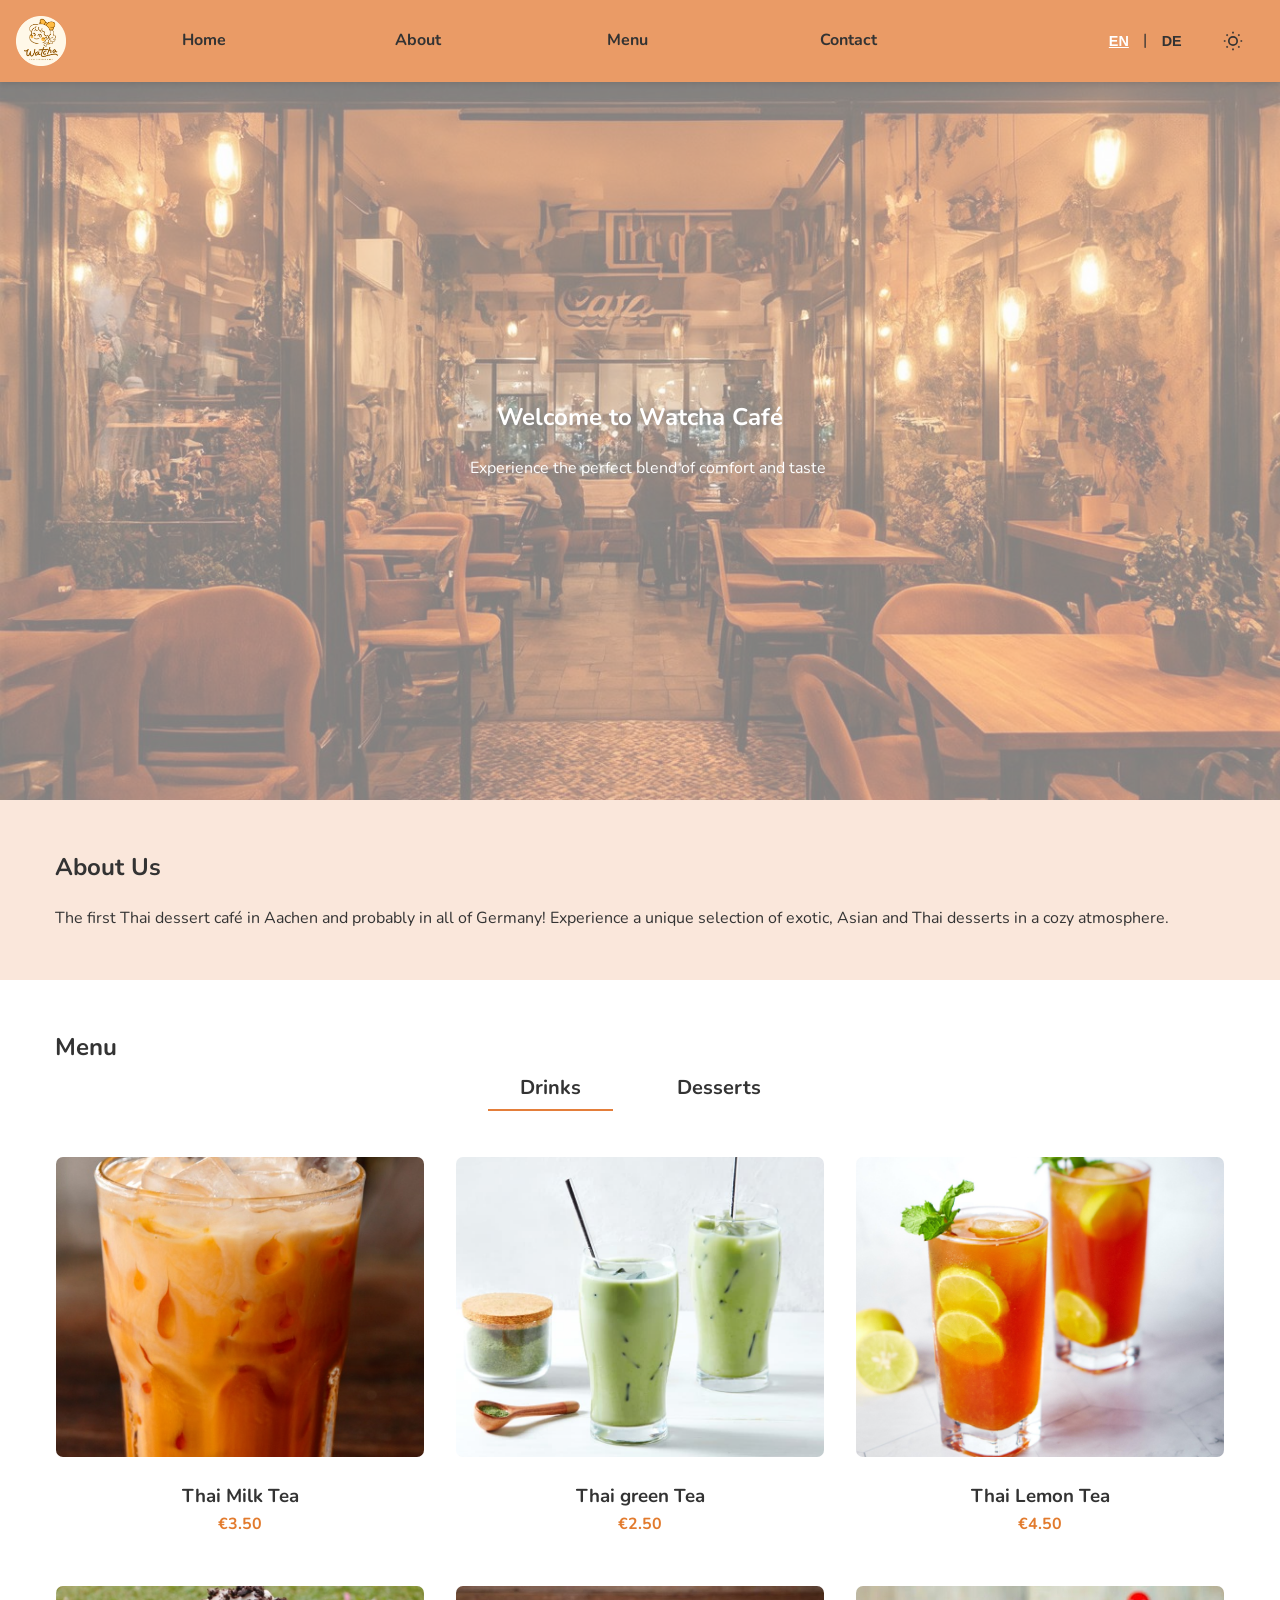
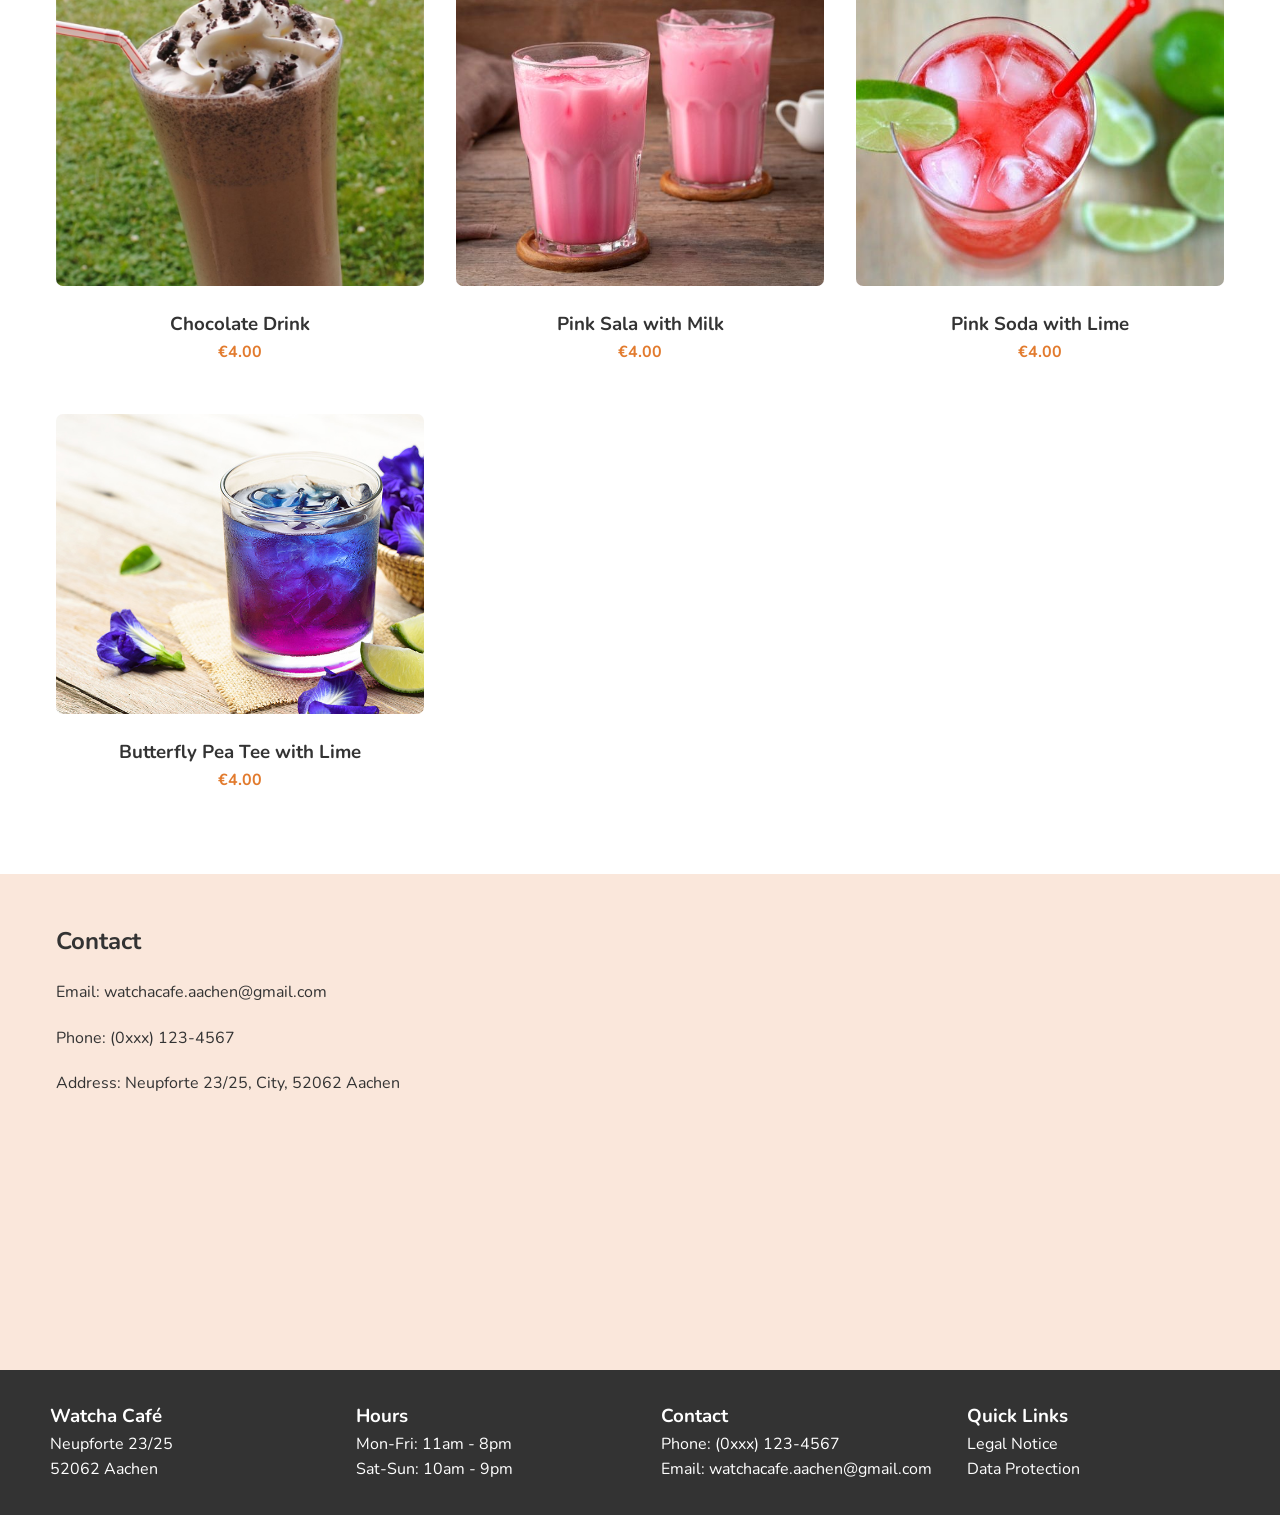
==== index.html @ 5a6cb76c "add data protection and legal notice" ====
<!DOCTYPE html>
<html lang="en">
  <head>
    <meta charset="UTF-8" />
    <meta name="viewport" content="width=device-width, initial-scale=1.0" />
    <title>Watcha Café</title>
    <link
      href="https://fonts.googleapis.com/css2?family=Nunito:ital,wght@0,200..1000;1,200..1000&display=swap"
      rel="stylesheet"
    />
    <link rel="stylesheet" href="css/style.css" />
    <link rel="stylesheet" href="css/header.css" />
    <link rel="stylesheet" href="css/sections.css" />
    <link rel="stylesheet" href="css/menu.css" />
    <link rel="stylesheet" href="css/footer.css" />
    <link rel="stylesheet" href="css/animation.css" />
    <link rel="stylesheet" href="css/dark_theme.css" />
    <link rel="stylesheet" href="css/responsive.css" />
  </head>
  <body>
    <header>
      <nav class="nav-container">
        <img src="images/logo_watcha.png" class="logo" />
        <div class="nav-links">
          <a href="#home" data-translate="nav_home">Home</a>
          <a href="#about" data-translate="nav_about">About</a>
          <a href="#menu" data-translate="nav_menu">Menu</a>
          <a href="#contact" data-translate="nav_contact">Contact</a>
        </div>
        <div class="controls-group">
          <div class="language-switcher">
            <button class="lang-btn active" onclick="changeLanguage('en')">
              EN
            </button>
            <span class="lang-separator">|</span>
            <button class="lang-btn" onclick="changeLanguage('de')">DE</button>
          </div>
          <button class="theme-toggle" aria-label="Toggle dark mode">
            <svg
              class="sun-icon"
              xmlns="http://www.w3.org/2000/svg"
              width="20"
              height="20"
              viewBox="0 0 24 24"
              fill="none"
              stroke="currentColor"
              stroke-width="2"
            >
              <circle cx="12" cy="12" r="5" />
              <path
                d="M12 1v2M12 21v2M4.22 4.22l1.42 1.42M18.36 18.36l1.42 1.42M1 12h2M21 12h2M4.22 19.78l1.42-1.42M18.36 5.64l1.42-1.42"
              />
            </svg>
            <svg
              class="moon-icon"
              xmlns="http://www.w3.org/2000/svg"
              width="20"
              height="20"
              viewBox="0 0 24 24"
              fill="none"
              stroke="currentColor"
              stroke-width="2"
            >
              <path d="M21 12.79A9 9 0 1 1 11.21 3 7 7 0 0 0 21 12.79z" />
            </svg>
          </button>
        </div>
        <button class="hamburger" aria-label="Menu">
          <span class="hamburger-line"></span>
          <span class="hamburger-line"></span>
          <span class="hamburger-line"></span>
        </button>
      </nav>
    </header>

    <main>
      <section id="home">
        <div class="container">
          <h1 data-translate="home_title">Welcome to Watcha Café</h1>
          <p data-translate="home_subtitle">
            Experience the perfect blend of comfort and taste
          </p>
        </div>
      </section>

      <section id="about">
        <div class="container fade-in">
          <h2 data-translate="about_title">About Us</h2>
          <p data-translate="about_description">
            We are passionate about creating the perfect café experience for our
            customers. Our carefully selected ingredients and skilled baristas
            ensure every visit is memorable.
          </p>
        </div>
      </section>

      <section id="menu">
        <div class="container">
          <h2 data-translate="menu_title" class="fade-in">Our Menu</h2>
          <div class="menu-tabs">
            <button class="menu-tab active" data-category="drinks">
              <h2 data-translate="menu_drinks" class="fade-in">Drinks</h2>
            </button>
            <button class="menu-tab" data-category="desserts">
              <h2 data-translate="menu_desserts" class="fade-in">Desserts</h2>
            </button>
          </div>
          <!-- Drink Items -->
          <div class="menu-grid active" id="drinks-menu">
            <div class="menu-item fade-in">
              <img src="/images/thai_tea.jpg" />
              <div class="menu-item-content">
                <h3 data-translate="menu_drink_thai_milk_tea">Thai Milk Tea</h3>
                <p class="menu-item-price">€3.50</p>
              </div>
            </div>
            <div class="menu-item fade-in">
              <img src="/images/matcha.jpg" />
              <div class="menu-item-content">
                <h3 data-translate="menu_drink_thai_green_tea">
                  Thai Green Tea
                </h3>
                <p class="menu-item-price">€2.50</p>
              </div>
            </div>
            <div class="menu-item fade-in">
              <img src="/images/lemon_tea.jpg" />
              <div class="menu-item-content">
                <h3 data-translate="menu_drink_thai_lemon_tea">
                  Thai Lemon Tea
                </h3>
                <p class="menu-item-price">€4.50</p>
              </div>
            </div>
            <div class="menu-item fade-in">
              <img src="/images/cocoa.jpg" />
              <div class="menu-item-content">
                <h3 data-translate="menu_drink_chocolate_drink">
                  Chocolate Drink
                </h3>
                <p class="menu-item-price">€4.00</p>
              </div>
            </div>
            <div class="menu-item fade-in">
              <img src="/images/milk_sala.jpg" />
              <div class="menu-item-content">
                <h3 data-translate="menu_drink_milk_pink_sala">
                  Pink Sala with Milk
                </h3>
                <p class="menu-item-price">€4.00</p>
              </div>
            </div>
            <div class="menu-item fade-in">
              <img src="/images/lime_pink_sala.jpg" />
              <div class="menu-item-content">
                <h3 data-translate="menu_drink_lime_pink_soda">
                  Pink Soda with Lime
                </h3>
                <p class="menu-item-price">€4.00</p>
              </div>
            </div>
            <div class="menu-item fade-in">
              <img src="/images/butterfly_pea_tea.jpg" />
              <div class="menu-item-content">
                <h3 data-translate="menu_drink_butterfly_pea_tea">
                  Butterfly Pea Tea With Lime
                </h3>
                <p class="menu-item-price">€4.00</p>
              </div>
            </div>
          </div>

          <!-- Desserts Menu -->
          <div class="menu-grid" id="desserts-menu">
            <div class="menu-item fade-in">
              <img src="/images/coconut_cake.jpg" />
              <div class="menu-item-content">
                <h3 data-translate="menu_dessert_coconut_cake">Coconut Cake</h3>
                <p class="menu-item-price">€5.50</p>
              </div>
            </div>
            <div class="menu-item fade-in">
              <img src="/images/pandan_chiffon.jpg" />
              <div class="menu-item-content">
                <h3 data-translate="menu_dessert_pandan_chiffon">
                  Pandan Chiffon
                </h3>
                <p class="menu-item-price">€5.50</p>
              </div>
            </div>
            <div class="menu-item fade-in">
              <img src="/images/pandan_kaya.jpg" />
              <div class="menu-item-content">
                <h3 data-translate="menu_dessert_pandan_kaya">Pandan Kaya</h3>
                <p class="menu-item-price">€3.50</p>
              </div>
            </div>
            <div class="menu-item fade-in">
              <img src="/images/thai_tea_kaya.jpg" />
              <div class="menu-item-content">
                <h3 data-translate="menu_dessert_thai_tea_kaya">
                  Thai Tea Kaya
                </h3>
                <p class="menu-item-price">€2.50</p>
              </div>
            </div>
            <div class="menu-item fade-in">
              <img src="/images/lemon_tart.jpg" />
              <div class="menu-item-content">
                <h3 data-translate="menu_dessert_lemon">Lemon Tart</h3>
                <p class="menu-item-price">€4.50</p>
              </div>
            </div>
          </div>
        </div>
      </section>

      <section id="contact" class="fade-in">
        <div class="container">
          <div class="contact-grid">
            <div class="contact-info">
              <h2 data-translate="contact_title">Contact Us</h2>
              <p>Email: watchacafe.aachen@gmail.com</p>
              <p>
                <span data-translate="contact_phone">Phone</span>: (0xxx)
                123-4567
              </p>
              <p>
                <span data-translate="contact_address">Address</span>: Neupforte
                23/25, City, 52062 Aachen
              </p>
            </div>
            <div class="map-container">
              <iframe
                src="https://www.google.com/maps/embed?pb=!1m18!1m12!1m3!1d2522.8528792528386!2d6.081691076865658!3d50.778300763703555!2m3!1f0!2f0!3f0!3m2!1i1024!2i768!4f13.1!3m3!1m2!1s0x47c0997adf70ede9%3A0x87a6a12fdab14695!2sNeupforte%2023%2C%2052062%20Aachen!5e0!3m2!1sde!2sde!4v1735043920272!5m2!1sde!2sde"
                height="450"
                style="border: 0"
                allowfullscreen=""
                loading="lazy"
                referrerpolicy="no-referrer-when-downgrade"
              ></iframe>
            </div>
          </div>
        </div>
      </section>
    </main>

    <footer>
      <div class="footer_content">
        <div class="footer_address">
          <h3>Watcha Café</h3>
          <p>Neupforte 23/25<br />52062 Aachen</p>
        </div>
        <div class="footer_hours">
          <h3 data-translate="footer_hours_title">Hours</h3>
          <p>
            <span data-translate="footer_hours_weekday">Mon-Fri</span>: 11am -
            8pm
            <br />
            <span data-translate="footer_hours_weekend">Sat-Sun</span>: 10am -
            9pm
          </p>
        </div>
        <div class="footer_contact">
          <h3 data-translate="contact_title">Contact</h3>
          <p>
            <span data-translate="contact_phone">Phone</span>: (0xxx) 123-4567
            <br />
            Email: watchacafe.aachen@gmail.com
          </p>
        </div>
        <div class="footer_quick_links">
          <h3 data-translate="footer_quick_links">Quick Links</h3>
          <p>
            <a href="legal_notice.html" data-translate="footer_legal_notice" class="footer_links">Legal Notice</a>
            <br />
            <a href="data_protection.html" data-translate="footer_data_protection" class="footer_links">Data Protection</a>
          </p>
        </div>
      </div>
    </footer>

    <script type="module" src="js/translations.js"></script>
    <script type="module" src="js/main.js"></script>
  </body>
</html>
---- css/style.css ----
* {
  margin: 0;
  padding: 0;
  box-sizing: border-box;
}

/* Light mode (default) colors */
:root {
  --background-color: #ffffff;
  --text-color: #333333;

  --header-bg: hsl(24, 76%, 66%);
  --header-text: #333333;
  --header-hover: #ffffff;

  --menu-item-bg: #ffffff;
  --menu-item-price: #e27b2e;

  --section-alt-bg: hsl(24, 76%, 92%);

  --footer-bg: #333333;
  --footer-text: #ffffff;
}

html {
  scroll-behavior: smooth;
  scroll-padding-top: 60px;
}

body {
  font-family: "Nunito", Arial, sans-serif;
  line-height: 1.6;
  background-color: var(--background-color);
  color: var(--text-color);
  transition: background-color 0.3s, color 0.3s;
}
---- css/header.css ----
header {
  position: fixed;
  top: 0;
  width: 100%;
  background: var(--header-bg);
  box-shadow: 0 2px 5px rgba(0, 0, 0, 0.1);
  z-index: 1000;
  margin-bottom: 0;
}

.controls-group {
  display: flex;
  align-items: center;
  gap: 1rem;
  margin-left: auto;
  margin-right: 0.8rem;
}

/* Language switcher styles */
.language-switcher {
  display: flex;
  align-items: center;
  gap: 0.5rem;
  margin-left: auto;
  padding-right: 1rem;
}

.lang-btn {
  background: none;
  border: none;
  font-size: 0.9rem;
  font-weight: bold;
  color: #333;
  cursor: pointer;
  padding: 0.2rem 0.4rem;
  transition: color 0.2s ease;
}

.lang-btn:hover {
  color: white;
}

.lang-btn.active {
  color: white;
  text-decoration: underline;
}

.lang-separator {
  color: #333;
}

/* Theme Toggle Button */
.theme-toggle {
  background: none;
  border: none;
  padding: 0.5rem;
  cursor: pointer;
  color: var(--header-text);
  display: flex;
  align-items: center;
  justify-content: center;
}

.theme-toggle .sun-icon,
.theme-toggle .moon-icon {
  transition: transform 0.3s;
}

.nav-container {
  max-width: 1300px;
  margin: 0 auto;
  padding: 1rem;
  display: flex;
  justify-content: space-between;
  align-items: center;
  position: relative;
  /* gap: 2rem; */
}

.logo {
  height: 50px;
}

.nav-links {
  display: flex;
  align-items: center;
  transition: all 0.1s ease-in-out;
}

.nav-links a {
  min-width: 110px;
  text-decoration: none;
  color: var(--header-text);
  font-weight: bold;
  transition: color 0.1s;
}

.nav-links a:hover {
  color: var(--header-hover);
}

/* for large screens */
@media (min-width: 769px) {
  .nav-links {
    position: absolute;
    left: 13%;
    gap: clamp(4rem, 8vw, 9rem);
  }

  .nav-links a {
    padding: 0.5rem 1rem; /* Equal padding around links */
    white-space: nowrap; /* Prevents text wrapping */
  }

  .language-switcher {
    padding-right: 0.7rem;
  }
}

/* for medium screens */
@media (min-width: 769px) and (max-width: 1100px) {
  .nav-links {
    position: absolute;
    left: 13%;
    gap: clamp(0.2rem, 1.5vw, 1rem);
  }
}

/* Hamburger menu */
.hamburger {
  display: none; /* Hidden by default on desktop */
  background: none;
  border: none;
  cursor: pointer;
  padding: 0;
  width: 28px;
  height: 20px;
  position: relative;
  z-index: 1002; /* Ensure it stays above the menu */
}

.hamburger-line {
  display: block;
  width: 100%;
  height: 2px;
  background-color: #333;
  position: absolute;
  left: 0;
  transition: all 0.25s ease-in-out;
}

/* Position each line */
.hamburger-line:nth-child(1) {
  top: 0;
}

.hamburger-line:nth-child(2) {
  top: 50%;
  transform: translateY(-50%);
}

.hamburger-line:nth-child(3) {
  bottom: 0;
}

/* Animation for the X state */
.hamburger.active .hamburger-line:nth-child(1) {
  transform: translateY(9px) rotate(45deg); /* height / 2 - 1 */
}

.hamburger.active .hamburger-line:nth-child(2) {
  opacity: 0;
}

.hamburger.active .hamburger-line:nth-child(3) {
  transform: translateY(-9px) rotate(-45deg);
}
---- css/sections.css ----
/* Main content styles */
main {
  min-height: 100vh;
  margin-top: 80px;
}

.main_additional_page {
  background: var(--section-alt-bg);
}

section {
  padding: 3rem 1rem;
}

.container {
  max-width: 1200px;
  margin: 0 auto;
}

.container_additional_page {
  max-width: 1200px;
  margin: 0 auto;
  padding: 2rem 2rem;
}

section > .container > p {
  margin-top: 20px;
  margin-left: 15px;
}

section > .container > h2 {
  margin-left: 15px;
}

/* Home section */
#home {
  background: url("/images/cafe.jpg") center/cover;
  opacity: 50%;
  height: 80vh;
  display: flex;
  align-items: center;
  justify-content: center;
  color: white;
  text-align: center;
  text-shadow: 2px 2px 4px rgba(0, 0, 0, 0.5);
}

/* About section */
#about {
  background: var(--section-alt-bg);
}

/* Contact section */
#contact {
  background: var(--section-alt-bg);
}

.contact-grid {
  display: grid;
  grid-template-columns: 1fr 1fr;
  gap: 2rem;
  padding: 0 1rem;
}

.contact-info p {
  margin-top: 20px;
}

.map-container {
  height: 400px;
  overflow: hidden;
  border-radius: 8px;
  width: 100%;
}

.map-container iframe {
  width: 100%;
  height: 100%;
  display: block;
}
---- css/menu.css ----
/* Menu section */
.menu-tabs {
  display: flex;
  justify-content: center;
  gap: 2rem;
  margin-bottom: 2rem;
}

.menu-tab {
  padding: 0.5rem 2rem;
  border: none;
  background: none;
  cursor: pointer;
  font-family: "Nunito", Arial, sans-serif;
  font-weight: bold;
  position: relative;
}

.menu-tab h2 {
  color: var(--text-color);
  transition: color 0.3s ease; 
}

/* Create a pseudo-element for the sliding border */
.menu-tab::after {
  content: "";
  position: absolute;
  bottom: -2px;
  left: 0;
  width: 100%;
  height: 2px;
  background-color: hsl(24, 76%, 86%); /* Hover color */
  transform: scaleX(0); /* Start with 0 width */
  transform-origin: left; /* Animation will start from left side */
  transition: transform 0.3s ease, background-color 0.3s ease;
}

.menu-tab:hover::after {
  transform: scaleX(1); /* Expand to full width */
}

.menu-tab.active::after {
  transform: scaleX(1); /* Keep at full width */
  background-color: hsl(24, 76%, 56%); /* Active state color */
}

.menu-grid {
  display: none;
  grid-template-columns: repeat(auto-fit, minmax(300px, 1fr));
  gap: 2rem;
  padding: 1rem;
}

.menu-grid.active {
  display: grid;
}

.menu-item {
  overflow: hidden;
  transition: transform 0.3s;
}

.menu-item:hover {
  transform: none;
}

.menu-item img {
  width: 100%;
  height: 300px;
  border-radius: 7px;
  object-fit: cover;
  transition: transform 0.3s ease;
}

.menu-item:hover img {
  transform: scale(1.05);
}

.menu-item-content {
  padding: 1rem;
  text-align: center;
}

.menu-item-price {
  color: var(--menu-item-price);
  font-weight: bold;
  margin: 0;
}
---- css/footer.css ----
/* Footer styles */
footer {
  background: var(--footer-bg);
  color: var(--footer-text);
  padding: 2rem 1rem;
}

.footer_content {
  max-width: 1200px;
  margin: 0 auto;
  padding-left: 10px;
  display: grid;
  grid-template-columns: repeat(auto-fit, minmax(250px, 1fr));
  gap: 2rem;
}

.footer_links {
  text-decoration: none;
  color: var(--footer-text);
  border-bottom: 1px solid transparent;
  transition: color 0.3s ease, border-color 0.3s ease;
}

.footer_links:hover {
  color: hsl(24, 76%, 66%);
  border-bottom-color: hsl(24, 76%, 66%);
}
---- css/animation.css ----
.fade-in {
    opacity: 0;
    transform: translateY(20px);
    transition: opacity 0.5s ease-out, transform 0.5s ease-out;
}

.fade-in.visible {
    opacity: 1;
    transform: translateY(0);
}

.fade-in.fade-out {
    opacity: 0;
    transform: translateY(-20px);
}
---- css/dark_theme.css ----
[data-theme="dark"] {
  --background-color: #1a1a1a;
  --text-color: #ffffff;

  --header-bg: hsl(24, 56%, 46%);
  --header-text: #ffffff;
  --header-hover: #e0e0e0;

  --menu-item-bg: #2d2d2d;
  --menu-item-price: #ff9f5a;

  --section-alt-bg: #262626;

  --footer-bg: #1a1a1a;
  --footer-text: #ffffff;
}

[data-theme="dark"] .sun-icon {
  display: none;
}

[data-theme="light"] .moon-icon {
  display: none;
}
---- css/responsive.css ----
@media (max-width: 768px) {
  .nav-links {
    display: none;
  }

  .controls-group {
    margin-right: 1rem;
  }

  .controls-group .theme-toggle {
    margin-right: 1rem;
  }

  .hamburger {
    display: block;
  }

  .nav-links.active {
    display: flex;
    flex-direction: column;
    position: absolute;
    top: 100%;
    left: 0;
    right: 0;
    background-color: hsl(24, 76%, 70%);
    height: calc(100vh - 80px);
    padding: 0;
    box-shadow: 0 2px 5px rgba(0, 0, 0, 0.1);
    transform: none;
    align-items: center;
    gap: 0rem;
  }

  .nav-links.active a {
    width: 100%; 
    height: 25%;
    display: flex;
    justify-content: center;
    align-items: center;
    transition: all 0.3s ease;
    position: relative;
  }

  .nav-links.active a:hover {
    background-color: hsla(24, 76%, 60%, 1); /* Semi-transparent white */
    color: white;
  }

  .nav-links.active a:active {
    background-color: hsla(24, 76%, 30%, 1);
    transform: scale(0.98);
  }

  .contact-grid {
    grid-template-columns: 1fr;
  }
}
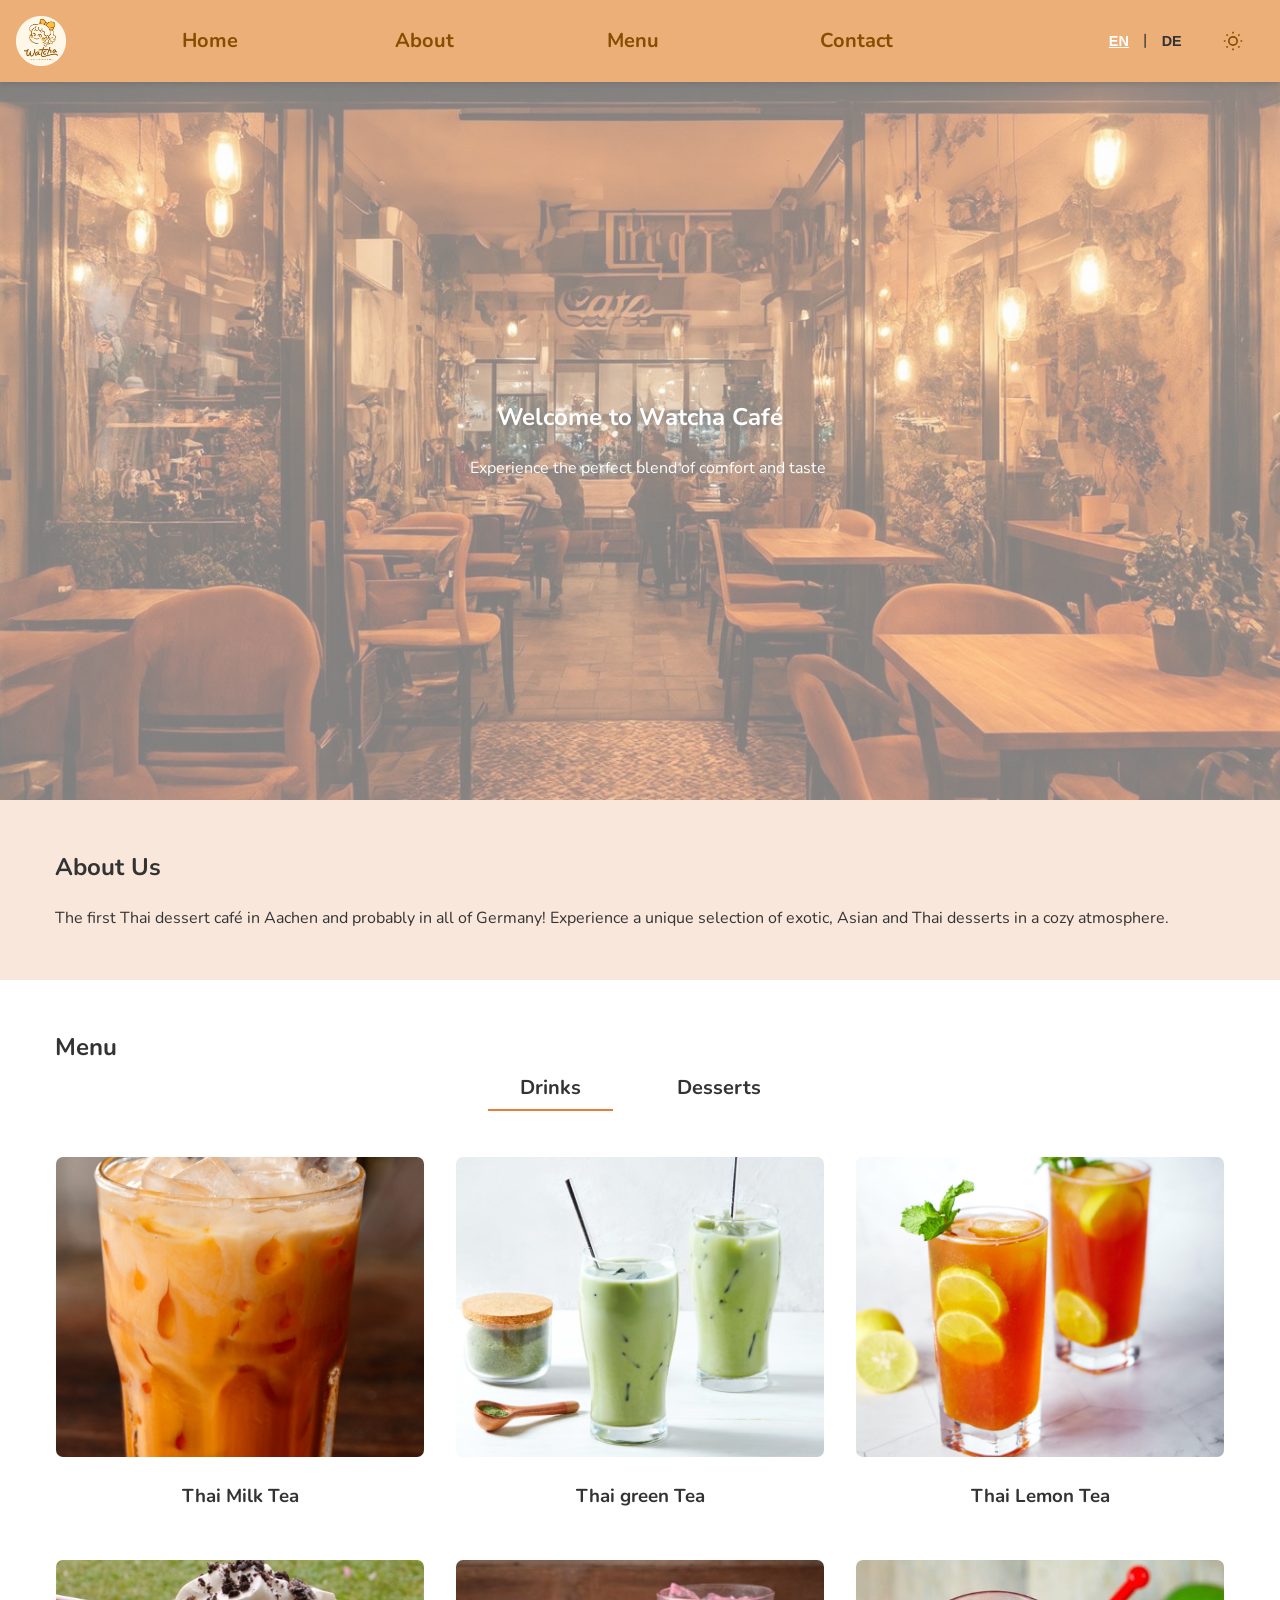
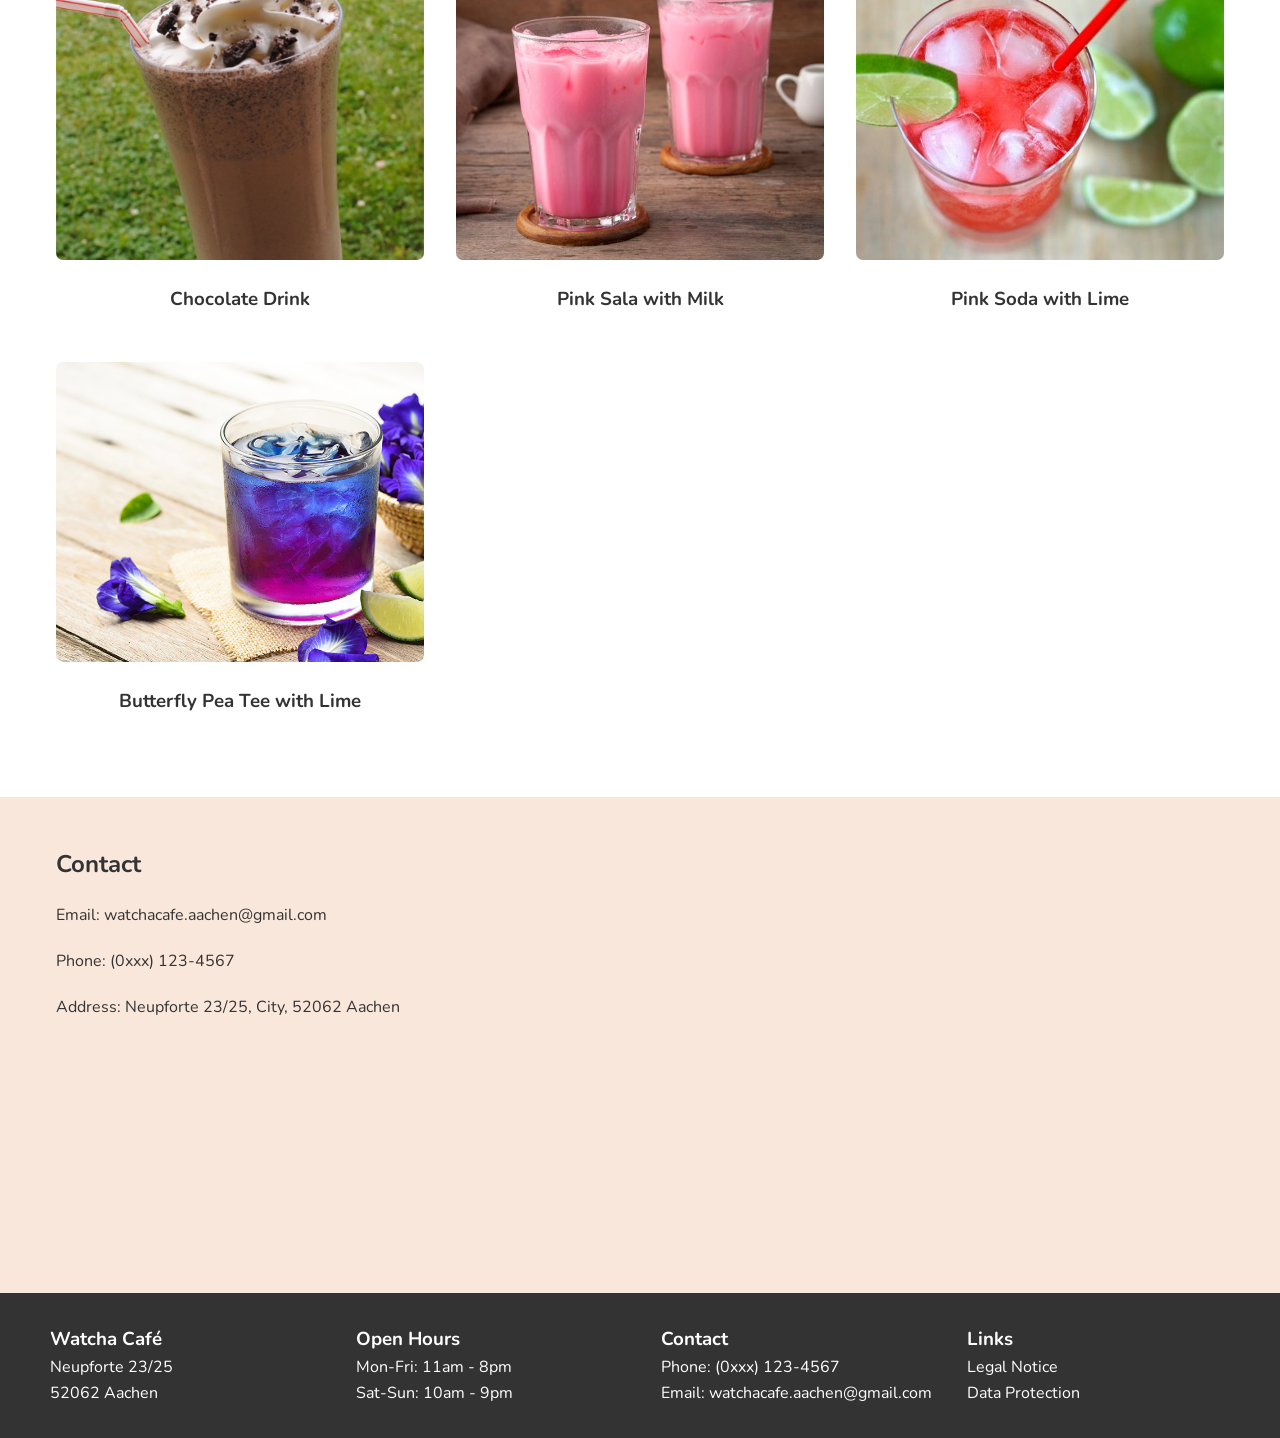
==== commit 2d5b578d: "add text for legal_notice and data_protection, beautify" ====
--- a/index.html
+++ b/index.html
@@ -16,6 +16,7 @@
     <link rel="stylesheet" href="css/animation.css" />
     <link rel="stylesheet" href="css/dark_theme.css" />
     <link rel="stylesheet" href="css/responsive.css" />
+    <script id="Cookiebot" src="https://consent.cookiebot.com/uc.js" data-cbid="TODO: COOKIEBOT_ID" data-blockingmode="auto" type="text/javascript"></script>
   </head>
   <body>
     <header>
@@ -111,7 +112,7 @@
               <img src="/images/thai_tea.jpg" />
               <div class="menu-item-content">
                 <h3 data-translate="menu_drink_thai_milk_tea">Thai Milk Tea</h3>
-                <p class="menu-item-price">€3.50</p>
+         
               </div>
             </div>
             <div class="menu-item fade-in">
@@ -120,7 +121,7 @@
                 <h3 data-translate="menu_drink_thai_green_tea">
                   Thai Green Tea
                 </h3>
-                <p class="menu-item-price">€2.50</p>
+         
               </div>
             </div>
             <div class="menu-item fade-in">
@@ -129,7 +130,7 @@
                 <h3 data-translate="menu_drink_thai_lemon_tea">
                   Thai Lemon Tea
                 </h3>
-                <p class="menu-item-price">€4.50</p>
+            
               </div>
             </div>
             <div class="menu-item fade-in">
@@ -138,7 +139,7 @@
                 <h3 data-translate="menu_drink_chocolate_drink">
                   Chocolate Drink
                 </h3>
-                <p class="menu-item-price">€4.00</p>
+         
               </div>
             </div>
             <div class="menu-item fade-in">
@@ -147,7 +148,7 @@
                 <h3 data-translate="menu_drink_milk_pink_sala">
                   Pink Sala with Milk
                 </h3>
-                <p class="menu-item-price">€4.00</p>
+           
               </div>
             </div>
             <div class="menu-item fade-in">
@@ -156,7 +157,7 @@
                 <h3 data-translate="menu_drink_lime_pink_soda">
                   Pink Soda with Lime
                 </h3>
-                <p class="menu-item-price">€4.00</p>
+         
               </div>
             </div>
             <div class="menu-item fade-in">
@@ -165,7 +166,7 @@
                 <h3 data-translate="menu_drink_butterfly_pea_tea">
                   Butterfly Pea Tea With Lime
                 </h3>
-                <p class="menu-item-price">€4.00</p>
+           
               </div>
             </div>
           </div>
@@ -176,7 +177,7 @@
               <img src="/images/coconut_cake.jpg" />
               <div class="menu-item-content">
                 <h3 data-translate="menu_dessert_coconut_cake">Coconut Cake</h3>
-                <p class="menu-item-price">€5.50</p>
+           
               </div>
             </div>
             <div class="menu-item fade-in">
@@ -185,14 +186,14 @@
                 <h3 data-translate="menu_dessert_pandan_chiffon">
                   Pandan Chiffon
                 </h3>
-                <p class="menu-item-price">€5.50</p>
+           
               </div>
             </div>
             <div class="menu-item fade-in">
               <img src="/images/pandan_kaya.jpg" />
               <div class="menu-item-content">
                 <h3 data-translate="menu_dessert_pandan_kaya">Pandan Kaya</h3>
-                <p class="menu-item-price">€3.50</p>
+       
               </div>
             </div>
             <div class="menu-item fade-in">
@@ -201,14 +202,14 @@
                 <h3 data-translate="menu_dessert_thai_tea_kaya">
                   Thai Tea Kaya
                 </h3>
-                <p class="menu-item-price">€2.50</p>
+            
               </div>
             </div>
             <div class="menu-item fade-in">
               <img src="/images/lemon_tart.jpg" />
               <div class="menu-item-content">
                 <h3 data-translate="menu_dessert_lemon">Lemon Tart</h3>
-                <p class="menu-item-price">€4.50</p>
+     
               </div>
             </div>
           </div>
--- a/css/style.css
+++ b/css/style.css
@@ -9,8 +9,8 @@
   --background-color: #ffffff;
   --text-color: #333333;
 
-  --header-bg: hsl(24, 76%, 66%);
-  --header-text: #333333;
+  --header-bg: hsl(28, 77%, 70%);
+  --header-text: #884d01;
   --header-hover: #ffffff;
 
   --menu-item-bg: #ffffff;
--- a/css/header.css
+++ b/css/header.css
@@ -93,6 +93,7 @@
   color: var(--header-text);
   font-weight: bold;
   transition: color 0.1s;
+  font-size: 1.25rem;
 }
 
 .nav-links a:hover {
--- a/css/dark_theme.css
+++ b/css/dark_theme.css
@@ -2,7 +2,7 @@
   --background-color: #1a1a1a;
   --text-color: #ffffff;
 
-  --header-bg: hsl(24, 56%, 46%);
+  --header-bg: hsl(28, 73%, 60%);
   --header-text: #ffffff;
   --header-hover: #e0e0e0;
 
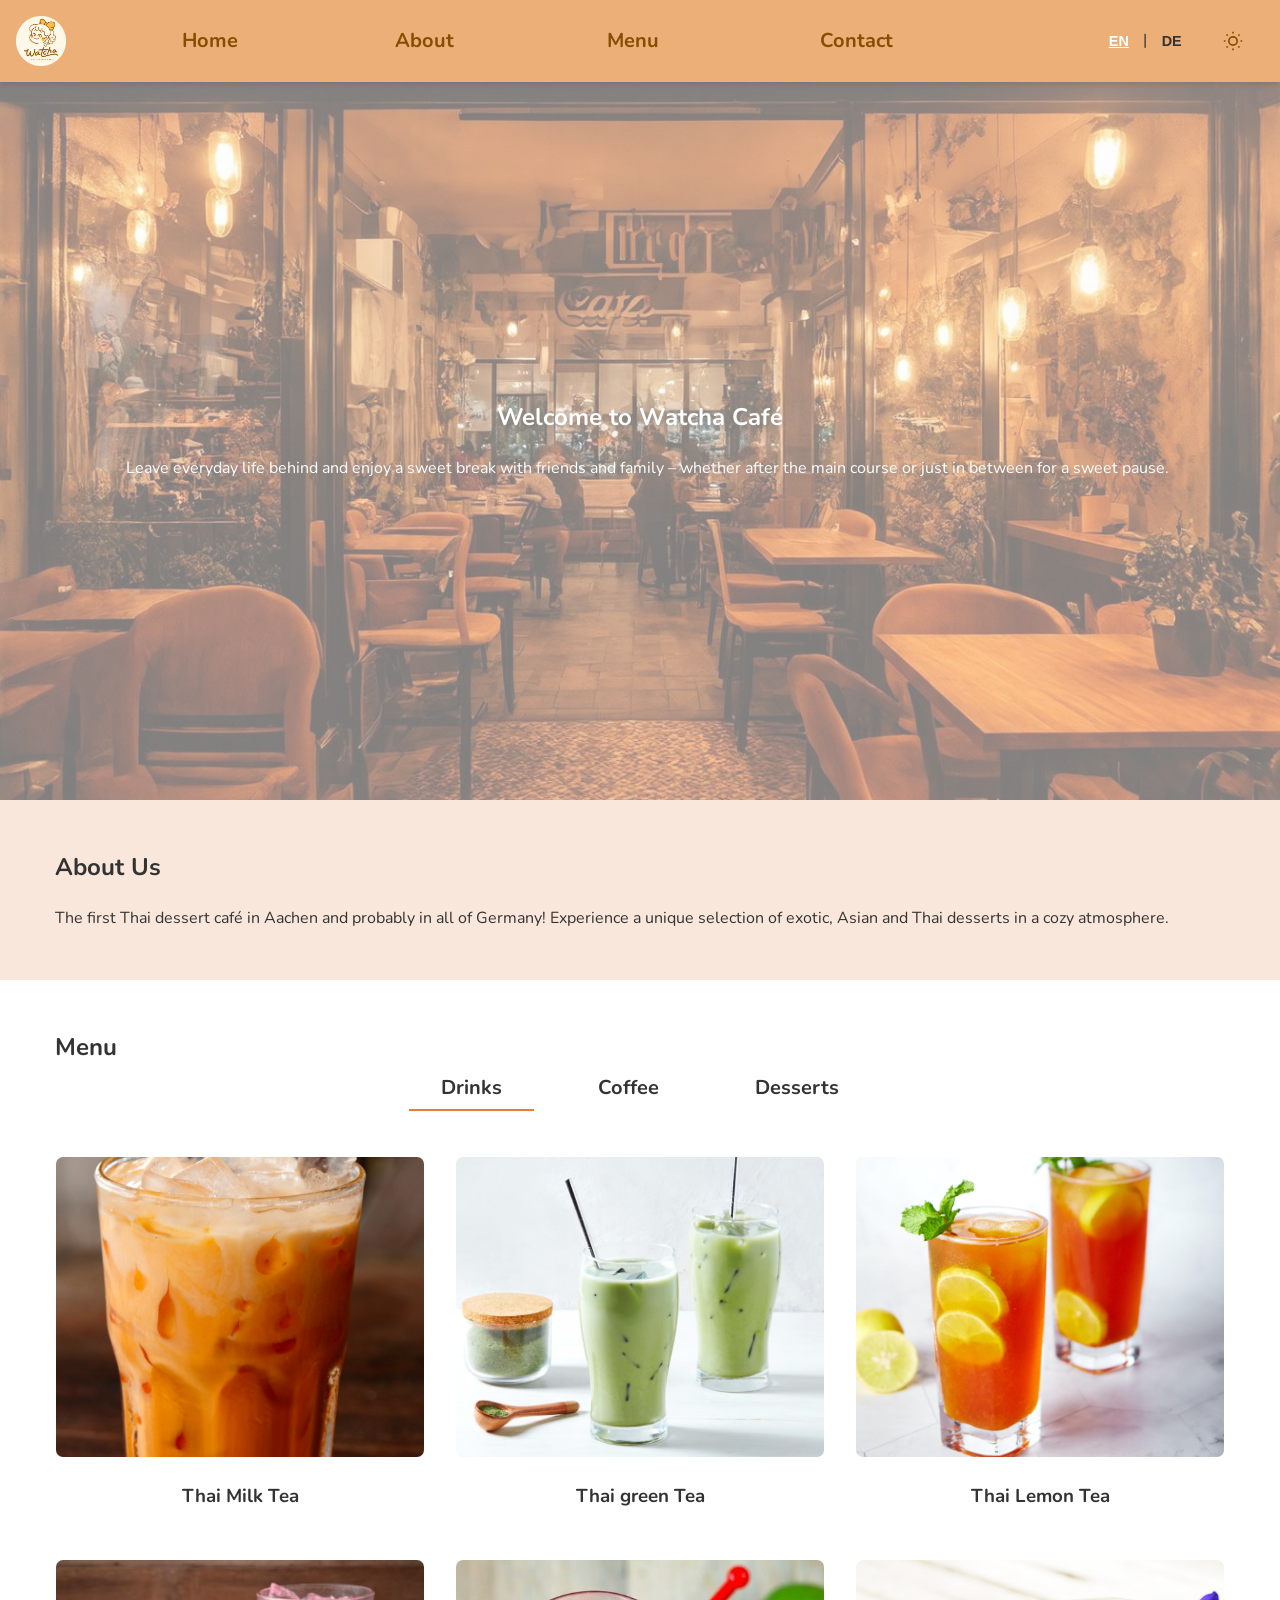
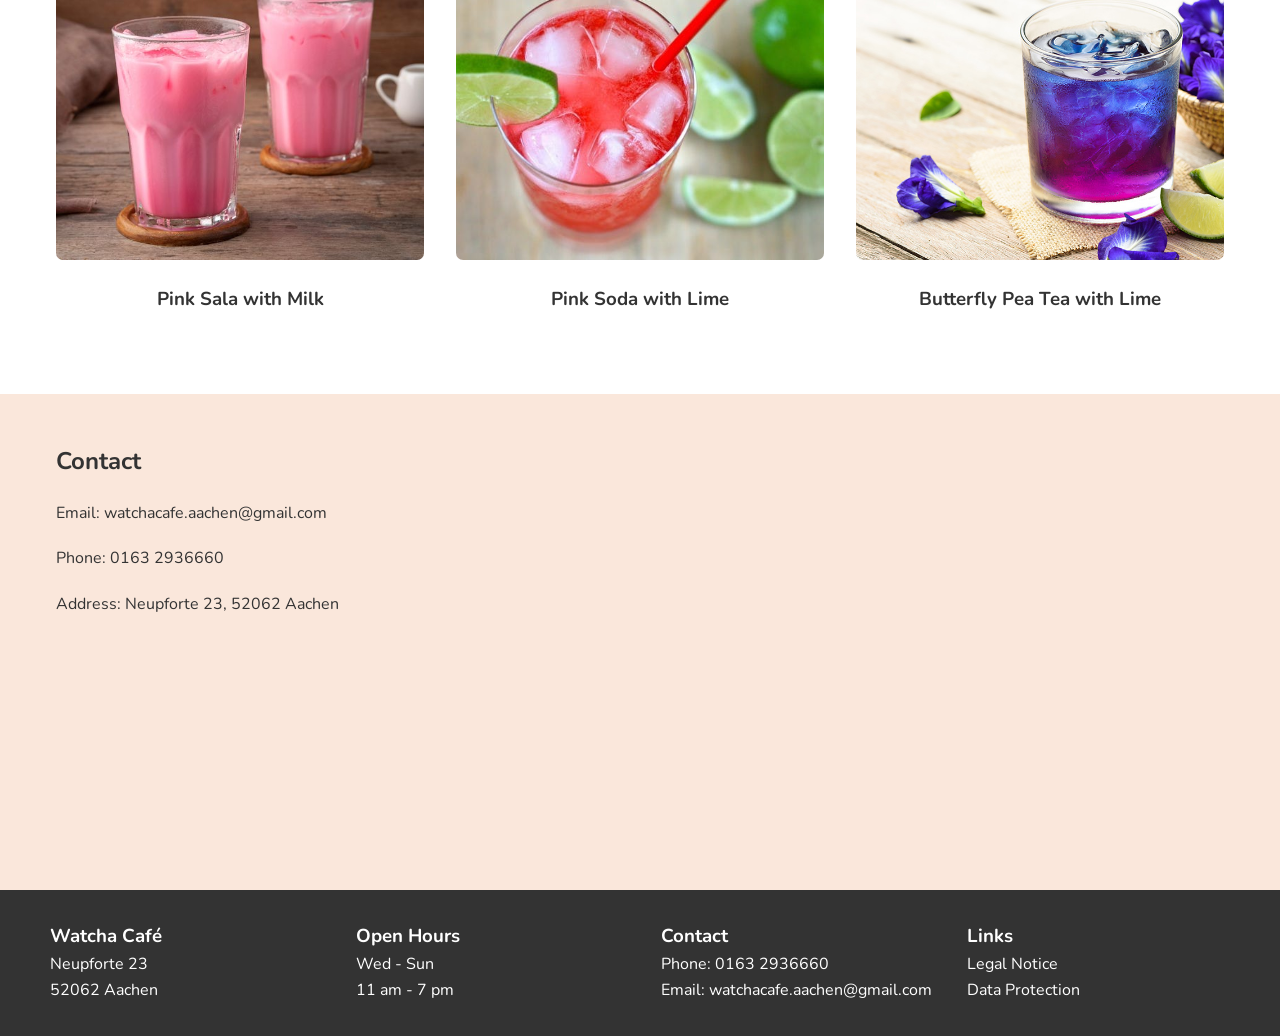
==== commit 1fd2837c: "add more menus" ====
--- a/index.html
+++ b/index.html
@@ -16,7 +16,13 @@
     <link rel="stylesheet" href="css/animation.css" />
     <link rel="stylesheet" href="css/dark_theme.css" />
     <link rel="stylesheet" href="css/responsive.css" />
-    <script id="Cookiebot" src="https://consent.cookiebot.com/uc.js" data-cbid="TODO: COOKIEBOT_ID" data-blockingmode="auto" type="text/javascript"></script>
+    <script
+      id="Cookiebot"
+      src="https://consent.cookiebot.com/uc.js"
+      data-cbid="TODO: COOKIEBOT_ID"
+      data-blockingmode="auto"
+      type="text/javascript"
+    ></script>
   </head>
   <body>
     <header>
@@ -102,6 +108,9 @@
             <button class="menu-tab active" data-category="drinks">
               <h2 data-translate="menu_drinks" class="fade-in">Drinks</h2>
             </button>
+            <button class="menu-tab" data-category="coffee">
+              <h2 data-translate="menu_coffee" class="fade-in">Coffee</h2>
+            </button>
             <button class="menu-tab" data-category="desserts">
               <h2 data-translate="menu_desserts" class="fade-in">Desserts</h2>
             </button>
@@ -112,7 +121,6 @@
               <img src="/images/thai_tea.jpg" />
               <div class="menu-item-content">
                 <h3 data-translate="menu_drink_thai_milk_tea">Thai Milk Tea</h3>
-         
               </div>
             </div>
             <div class="menu-item fade-in">
@@ -121,7 +129,6 @@
                 <h3 data-translate="menu_drink_thai_green_tea">
                   Thai Green Tea
                 </h3>
-         
               </div>
             </div>
             <div class="menu-item fade-in">
@@ -130,16 +137,6 @@
                 <h3 data-translate="menu_drink_thai_lemon_tea">
                   Thai Lemon Tea
                 </h3>
-            
-              </div>
-            </div>
-            <div class="menu-item fade-in">
-              <img src="/images/cocoa.jpg" />
-              <div class="menu-item-content">
-                <h3 data-translate="menu_drink_chocolate_drink">
-                  Chocolate Drink
-                </h3>
-         
               </div>
             </div>
             <div class="menu-item fade-in">
@@ -148,7 +145,6 @@
                 <h3 data-translate="menu_drink_milk_pink_sala">
                   Pink Sala with Milk
                 </h3>
-           
               </div>
             </div>
             <div class="menu-item fade-in">
@@ -157,7 +153,6 @@
                 <h3 data-translate="menu_drink_lime_pink_soda">
                   Pink Soda with Lime
                 </h3>
-         
               </div>
             </div>
             <div class="menu-item fade-in">
@@ -166,7 +161,58 @@
                 <h3 data-translate="menu_drink_butterfly_pea_tea">
                   Butterfly Pea Tea With Lime
                 </h3>
-           
+              </div>
+            </div>
+          </div>
+
+          <!-- Coffee Menu -->
+          <div class="menu-grid" id="coffee-menu">
+            <div class="menu-item fade-in">
+              <img src="/images/dirty.png" />
+              <div class="menu-item-content">
+                <h3 data-translate="menu_coffee_dirty">Dirty Coffee</h3>
+              </div>
+            </div>
+            <div class="menu-item fade-in">
+              <img src="/images/Iced_latte.jpg" />
+              <div class="menu-item-content">
+                <h3 data-translate="menu_coffee_iced_latte">Iced Latte</h3>
+              </div>
+            </div>
+            <div class="menu-item fade-in">
+              <img src="/images/Iced_americano.jpg" />
+              <div class="menu-item-content">
+                <h3 data-translate="menu_coffee_iced_americano">Iced Americano</h3>
+              </div>
+            </div>
+            <div class="menu-item fade-in">
+              <img src="/images/Espresso Orangina.jpg" />
+              <div class="menu-item-content">
+                <h3 data-translate="menu_coffee_espresso_orangina">Espresso Orangina</h3>
+              </div>
+            </div>
+            <div class="menu-item fade-in">
+              <img src="/images/dirty.png" />
+              <div class="menu-item-content">
+                <h3 data-translate="menu_coffee_pandan_dirty">Pandan Dirty Coffee</h3>
+              </div>
+            </div>
+            <div class="menu-item fade-in">
+              <img src="/images/Latte.jpg" />
+              <div class="menu-item-content">
+                <h3 data-translate="menu_coffee_latte">Latte</h3>
+              </div>
+            </div>
+            <div class="menu-item fade-in">
+              <img src="/images/coconut_latte.jpg" />
+              <div class="menu-item-content">
+                <h3 data-translate="menu_coffee_coconut_latte">Coconut Latte</h3>
+              </div>
+            </div>
+            <div class="menu-item fade-in">
+              <img src="/images/coconut_espresso.jpeg" />
+              <div class="menu-item-content">
+                <h3 data-translate="menu_coffee_coconut_espresso">Coconut Espresso</h3>
               </div>
             </div>
           </div>
@@ -174,42 +220,45 @@
           <!-- Desserts Menu -->
           <div class="menu-grid" id="desserts-menu">
             <div class="menu-item fade-in">
-              <img src="/images/coconut_cake.jpg" />
+              <img src="/images/Chiffon_pandan.jpg" />
+              <div class="menu-item-content">
+                <h3 data-translate="menu_dessert_pandan_chiffon">Pandan Chiffon</h3>
+              </div>
+            </div>
+            <div class="menu-item fade-in">
+              <img src="/images/Chiffon_coconut.jpg" />
               <div class="menu-item-content">
                 <h3 data-translate="menu_dessert_coconut_cake">Coconut Cake</h3>
-           
-              </div>
-            </div>
-            <div class="menu-item fade-in">
-              <img src="/images/pandan_chiffon.jpg" />
-              <div class="menu-item-content">
-                <h3 data-translate="menu_dessert_pandan_chiffon">
-                  Pandan Chiffon
-                </h3>
-           
-              </div>
-            </div>
-            <div class="menu-item fade-in">
-              <img src="/images/pandan_kaya.jpg" />
-              <div class="menu-item-content">
-                <h3 data-translate="menu_dessert_pandan_kaya">Pandan Kaya</h3>
-       
-              </div>
-            </div>
-            <div class="menu-item fade-in">
-              <img src="/images/thai_tea_kaya.jpg" />
-              <div class="menu-item-content">
-                <h3 data-translate="menu_dessert_thai_tea_kaya">
-                  Thai Tea Kaya
-                </h3>
-            
-              </div>
-            </div>
-            <div class="menu-item fade-in">
-              <img src="/images/lemon_tart.jpg" />
-              <div class="menu-item-content">
-                <h3 data-translate="menu_dessert_lemon">Lemon Tart</h3>
-     
+              </div>
+            </div>
+            <div class="menu-item fade-in">
+              <img src="/images/Toast_kaya.jpg" />
+              <div class="menu-item-content">
+                <h3 data-translate="menu_dessert_toast_kaya">Shokupan with Pandan Kaya and Coconut Ice Cream</h3>
+              </div>
+            </div>
+            <div class="menu-item fade-in">
+              <img src="/images/Toast_thai_tea.jpg" />
+              <div class="menu-item-content">
+                <h3 data-translate="menu_dessert_toast_thai_tea">Shokupan with Thai Tea Ice Cream</h3>
+              </div>
+            </div>
+            <div class="menu-item fade-in">
+              <img src="/images/Toast_coconut.jpg" />
+              <div class="menu-item-content">
+                <h3 data-translate="menu_dessert_toast_coconut">Shokupan with Coconut Ice Cream</h3>
+              </div>
+            </div>
+            <div class="menu-item fade-in">
+              <img src="/images/Toast_vanilla.jpg" />
+              <div class="menu-item-content">
+                <h3 data-translate="menu_dessert_toast_vanilla">Shokupan with Vanilla Ice Cream</h3>
+              </div>
+            </div>
+            <div class="menu-item fade-in">
+              <img src="/images/Toast_caramel.jpg" />
+              <div class="menu-item-content">
+                <h3 data-translate="menu_dessert_toast_caramel">Shokupan with Caramel</h3>
               </div>
             </div>
           </div>
@@ -223,12 +272,11 @@
               <h2 data-translate="contact_title">Contact Us</h2>
               <p>Email: watchacafe.aachen@gmail.com</p>
               <p>
-                <span data-translate="contact_phone">Phone</span>: (0xxx)
-                123-4567
+                <span data-translate="contact_phone">Phone</span>: 0163 2936660
               </p>
               <p>
                 <span data-translate="contact_address">Address</span>: Neupforte
-                23/25, City, 52062 Aachen
+                23, 52062 Aachen
               </p>
             </div>
             <div class="map-container">
@@ -250,22 +298,20 @@
       <div class="footer_content">
         <div class="footer_address">
           <h3>Watcha Café</h3>
-          <p>Neupforte 23/25<br />52062 Aachen</p>
+          <p>Neupforte 23<br />52062 Aachen</p>
         </div>
         <div class="footer_hours">
           <h3 data-translate="footer_hours_title">Hours</h3>
           <p>
-            <span data-translate="footer_hours_weekday">Mon-Fri</span>: 11am -
-            8pm
+            <span data-translate="footer_hours_days">Wed - Sun</span>
             <br />
-            <span data-translate="footer_hours_weekend">Sat-Sun</span>: 10am -
-            9pm
+            <span data-translate="footer_hours_time">11 am - 7 pm</span>
           </p>
         </div>
         <div class="footer_contact">
           <h3 data-translate="contact_title">Contact</h3>
           <p>
-            <span data-translate="contact_phone">Phone</span>: (0xxx) 123-4567
+            <span data-translate="contact_phone">Phone</span>: 0163 2936660
             <br />
             Email: watchacafe.aachen@gmail.com
           </p>
@@ -273,9 +319,19 @@
         <div class="footer_quick_links">
           <h3 data-translate="footer_quick_links">Quick Links</h3>
           <p>
-            <a href="legal_notice.html" data-translate="footer_legal_notice" class="footer_links">Legal Notice</a>
+            <a
+              href="legal_notice.html"
+              data-translate="footer_legal_notice"
+              class="footer_links"
+              >Legal Notice</a
+            >
             <br />
-            <a href="data_protection.html" data-translate="footer_data_protection" class="footer_links">Data Protection</a>
+            <a
+              href="data_protection.html"
+              data-translate="footer_data_protection"
+              class="footer_links"
+              >Data Protection</a
+            >
           </p>
         </div>
       </div>
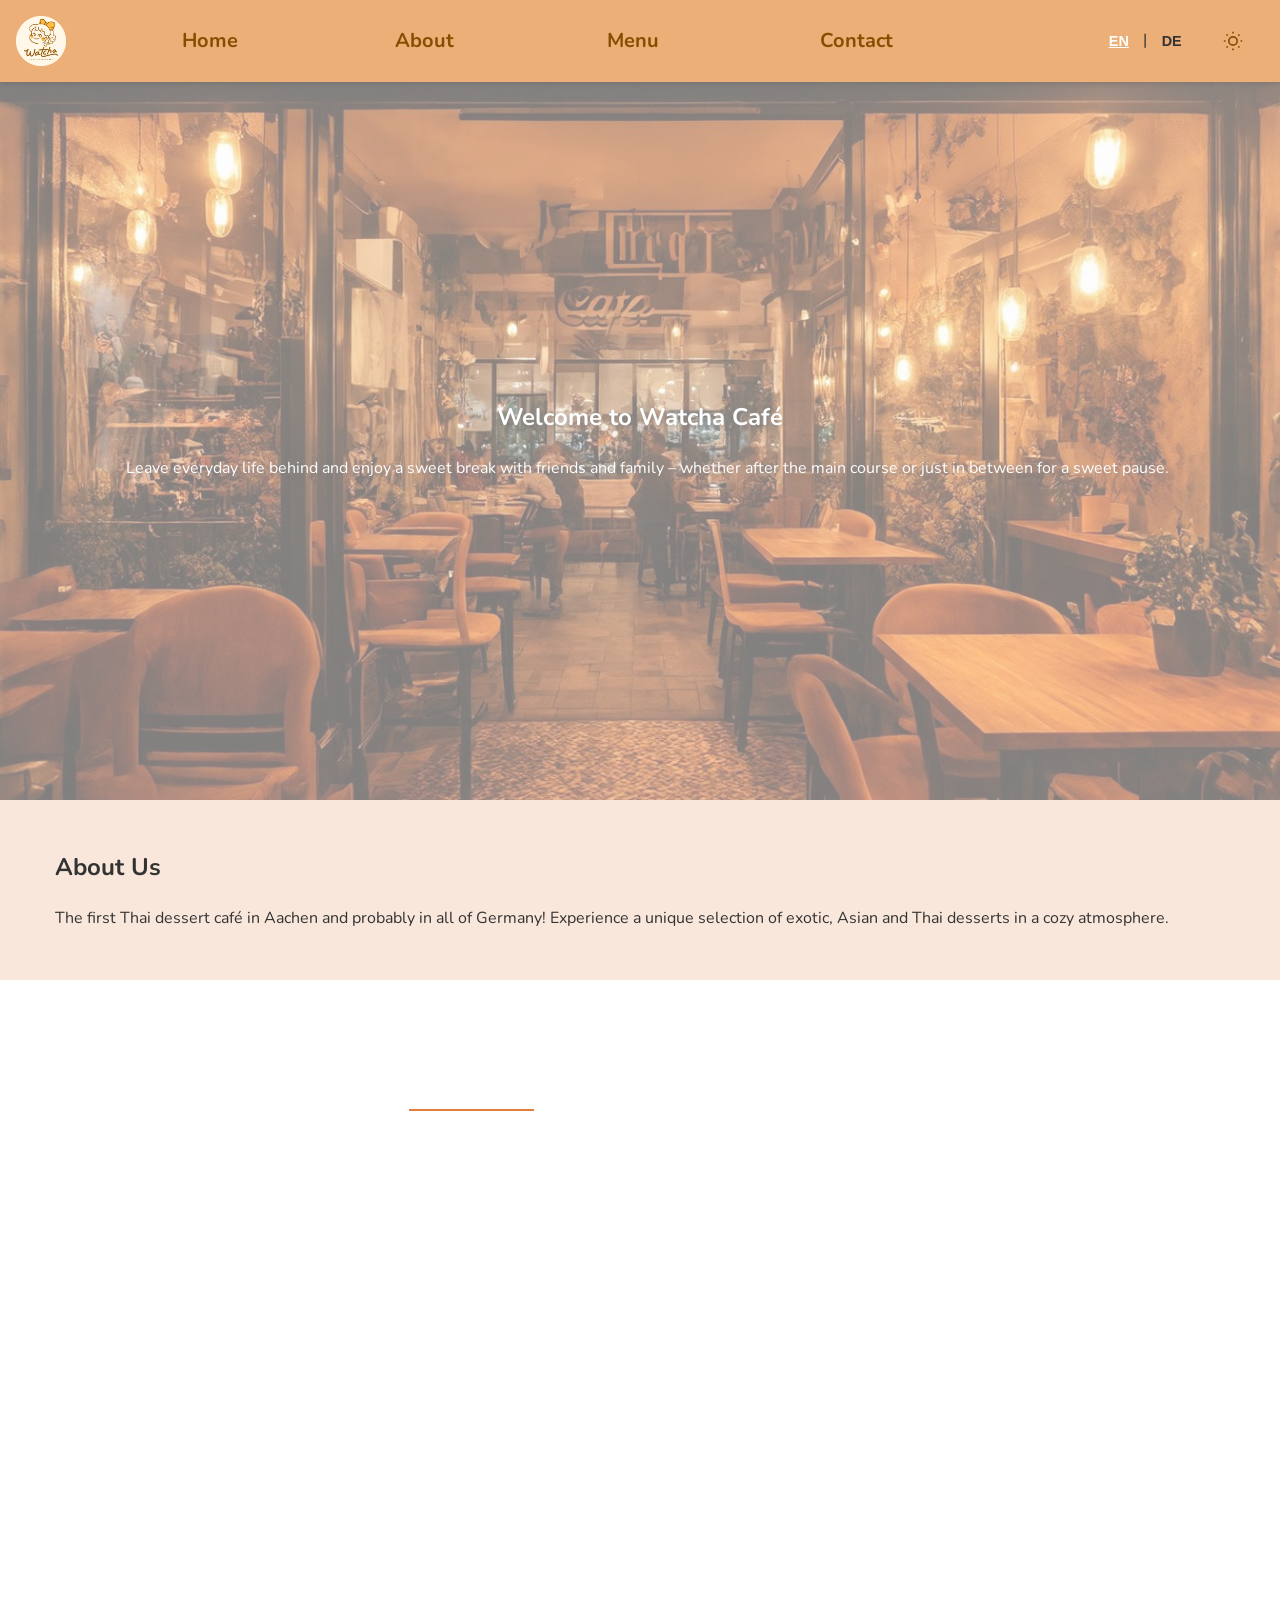
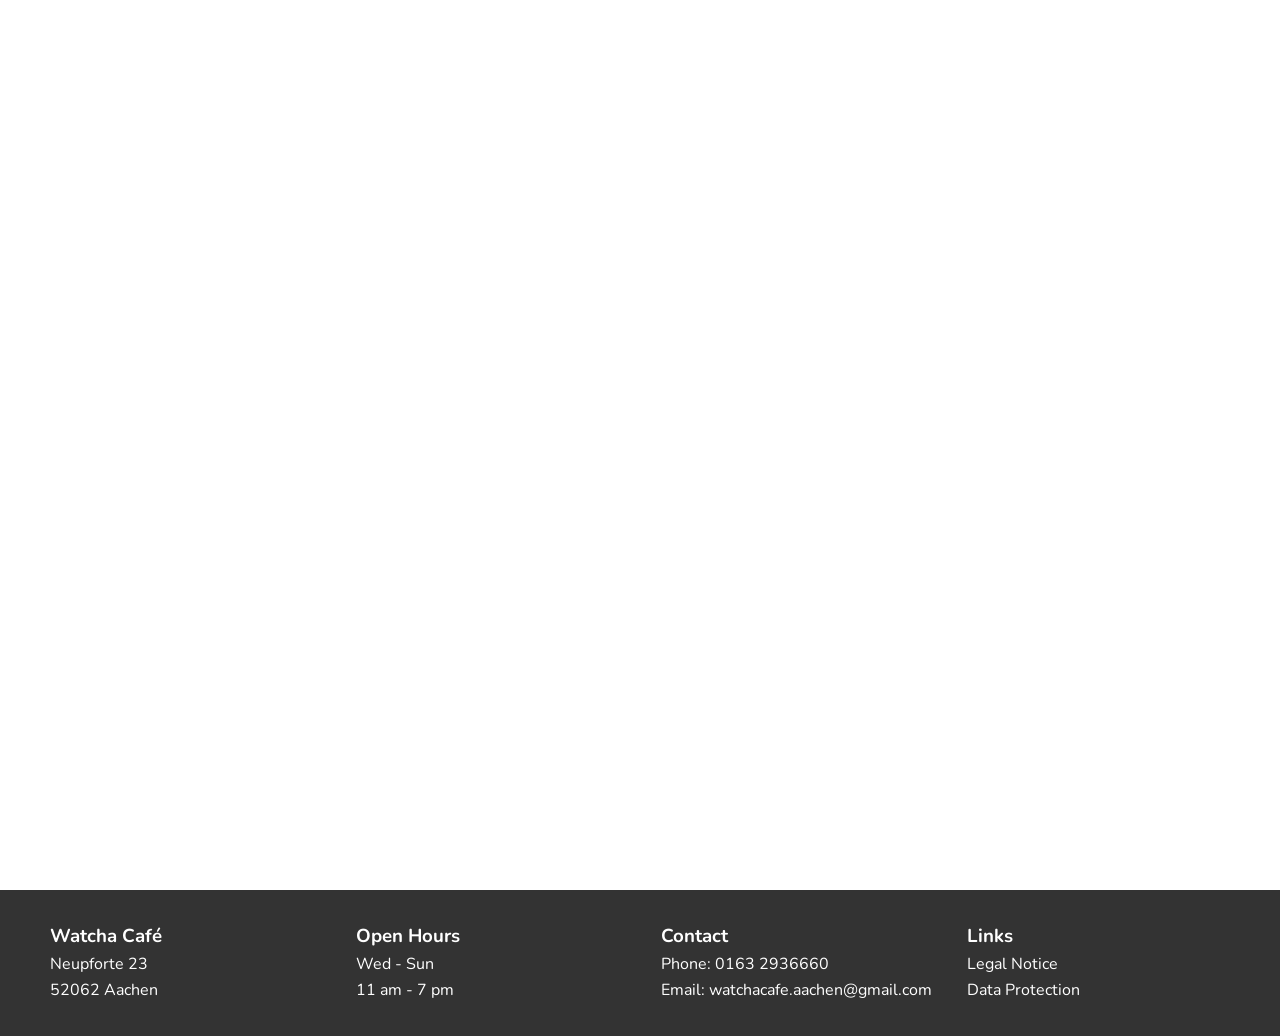
==== commit 0e91e105: "change drinks pictures" ====
--- a/index.html
+++ b/index.html
@@ -118,13 +118,13 @@
           <!-- Drink Items -->
           <div class="menu-grid active" id="drinks-menu">
             <div class="menu-item fade-in">
-              <img src="/images/thai_tea.jpg" />
+              <img src="/images/thai_tea_milk.jpg" />
               <div class="menu-item-content">
                 <h3 data-translate="menu_drink_thai_milk_tea">Thai Milk Tea</h3>
               </div>
             </div>
             <div class="menu-item fade-in">
-              <img src="/images/matcha.jpg" />
+              <img src="/images/green_tea.jpg" />
               <div class="menu-item-content">
                 <h3 data-translate="menu_drink_thai_green_tea">
                   Thai Green Tea
@@ -132,7 +132,7 @@
               </div>
             </div>
             <div class="menu-item fade-in">
-              <img src="/images/lemon_tea.jpg" />
+              <img src="/images/thai_lemon_tea.jpg" />
               <div class="menu-item-content">
                 <h3 data-translate="menu_drink_thai_lemon_tea">
                   Thai Lemon Tea
@@ -140,7 +140,7 @@
               </div>
             </div>
             <div class="menu-item fade-in">
-              <img src="/images/milk_sala.jpg" />
+              <img src="/images/pink_milk.jpg" />
               <div class="menu-item-content">
                 <h3 data-translate="menu_drink_milk_pink_sala">
                   Pink Sala with Milk
@@ -148,7 +148,7 @@
               </div>
             </div>
             <div class="menu-item fade-in">
-              <img src="/images/lime_pink_sala.jpg" />
+              <img src="/images/pink_soda.jpg" />
               <div class="menu-item-content">
                 <h3 data-translate="menu_drink_lime_pink_soda">
                   Pink Soda with Lime
@@ -156,7 +156,7 @@
               </div>
             </div>
             <div class="menu-item fade-in">
-              <img src="/images/butterfly_pea_tea.jpg" />
+              <img src="/images/butterfly_tea.jpg" />
               <div class="menu-item-content">
                 <h3 data-translate="menu_drink_butterfly_pea_tea">
                   Butterfly Pea Tea With Lime
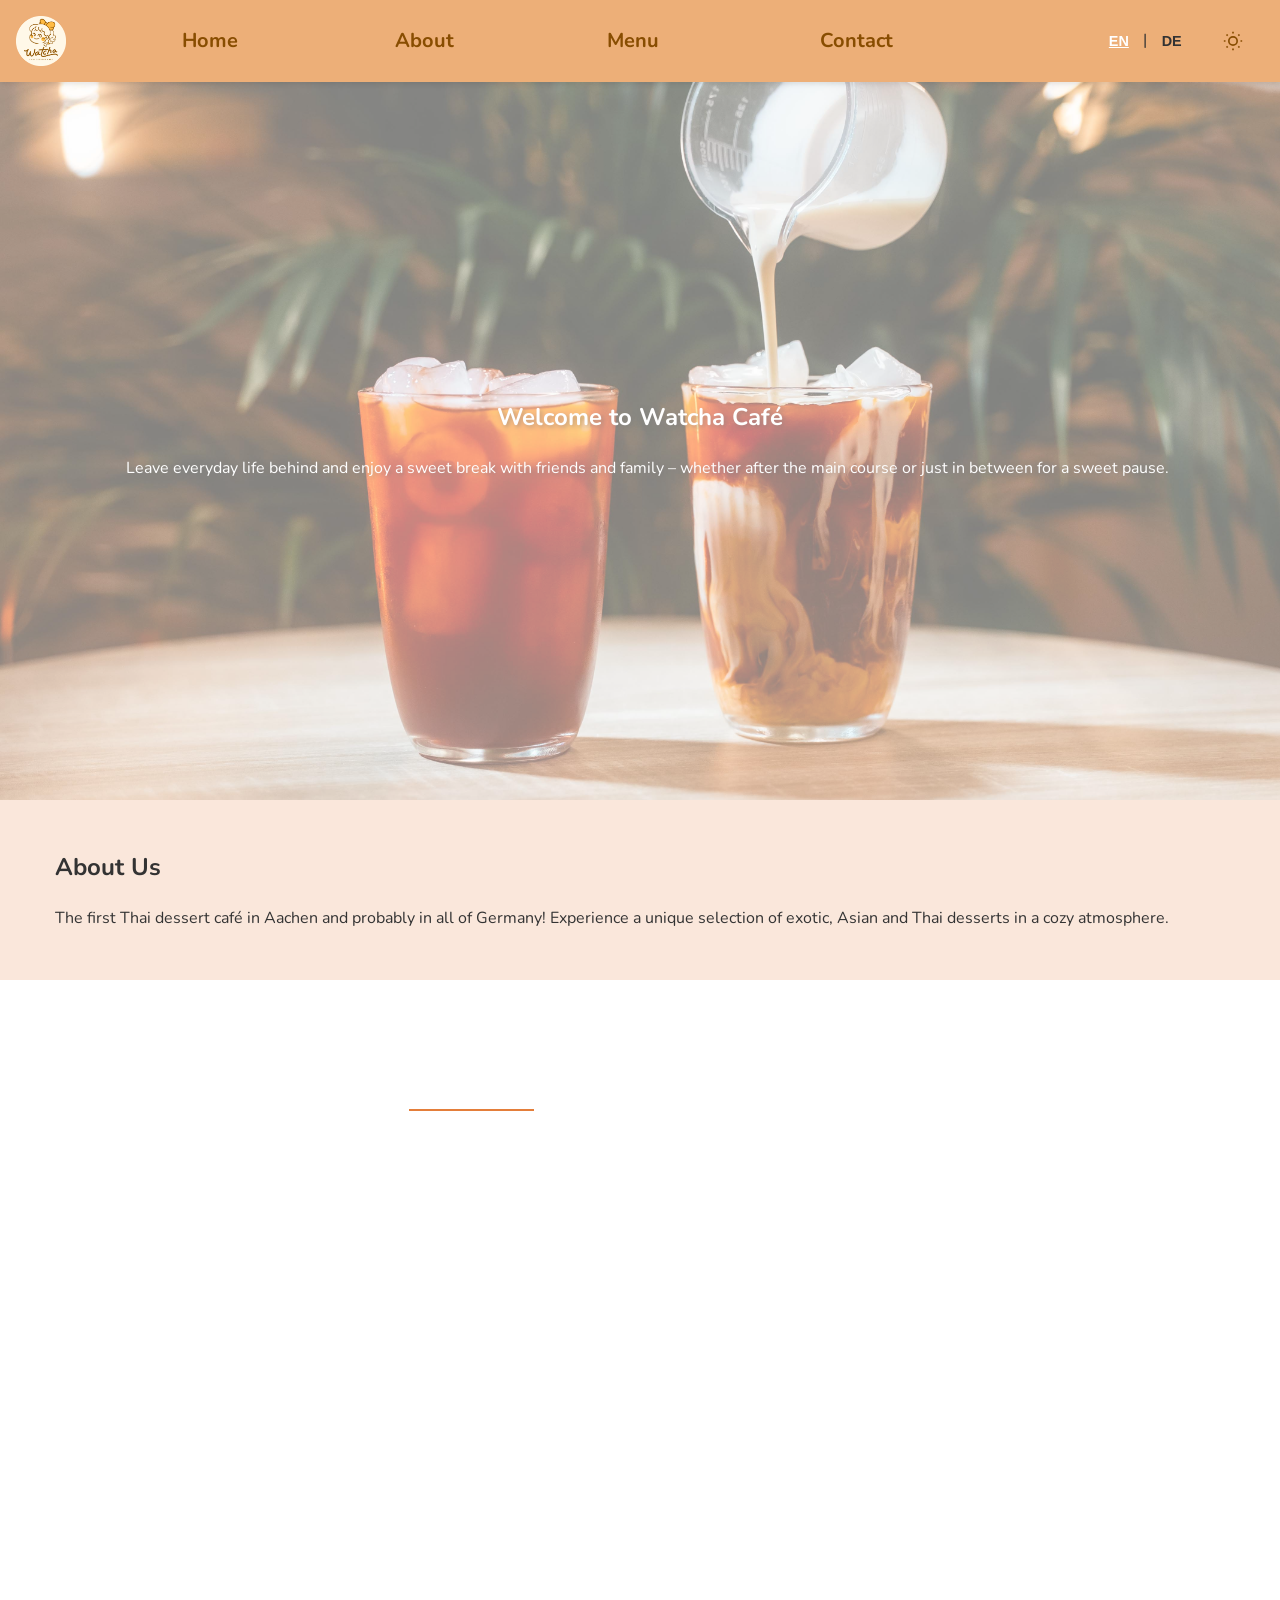
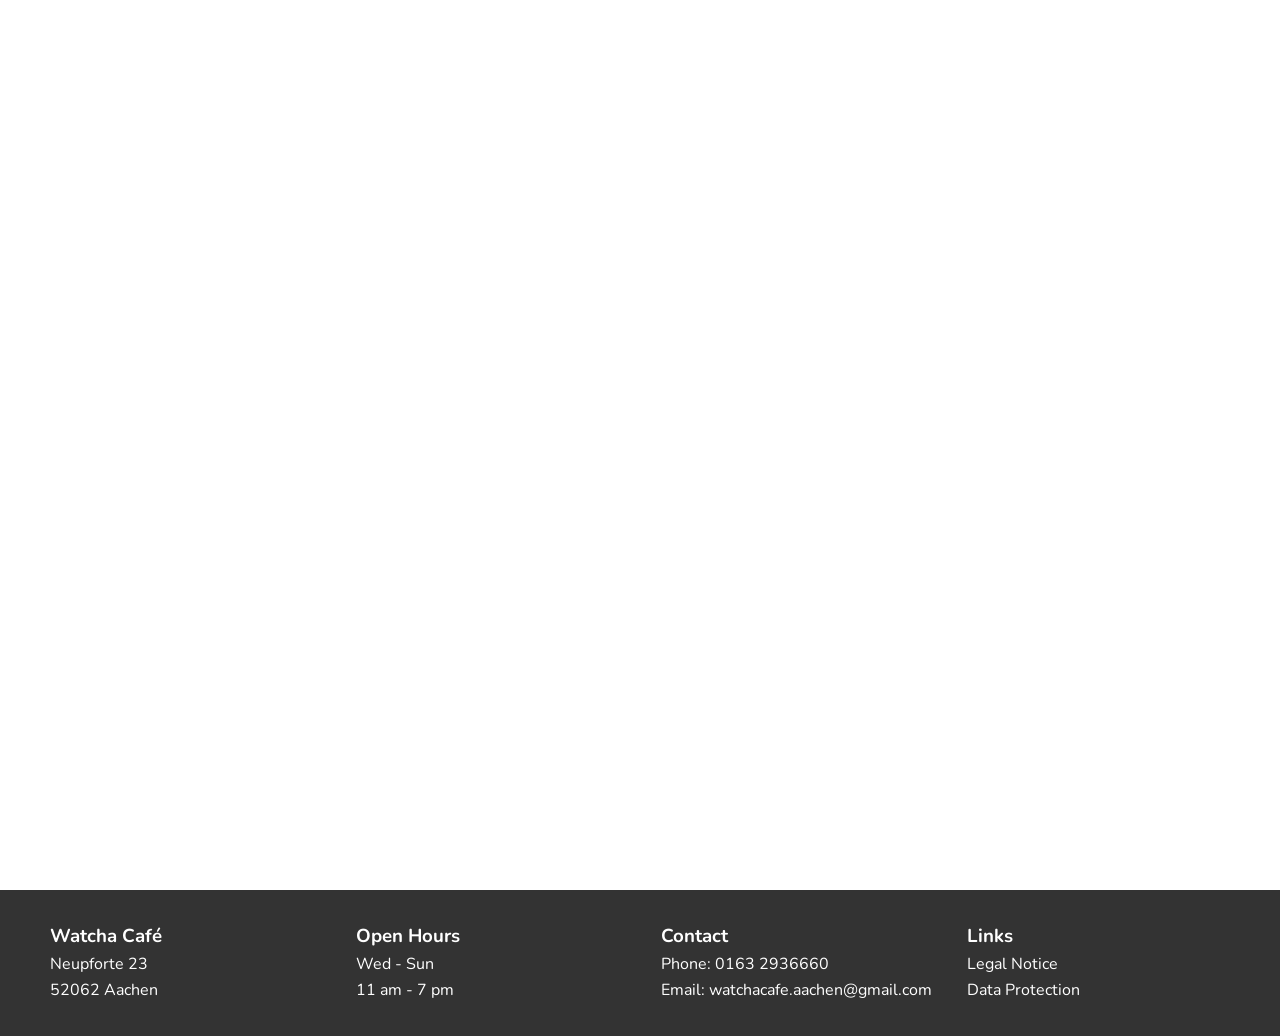
==== commit 43d1a264: "uncomment some menus" ====
--- a/index.html
+++ b/index.html
@@ -167,12 +167,12 @@
 
           <!-- Coffee Menu -->
           <div class="menu-grid" id="coffee-menu">
-            <div class="menu-item fade-in">
+            <!-- <div class="menu-item fade-in">
               <img src="/images/dirty.png" />
               <div class="menu-item-content">
                 <h3 data-translate="menu_coffee_dirty">Dirty Coffee</h3>
               </div>
-            </div>
+            </div> -->
             <div class="menu-item fade-in">
               <img src="/images/Iced_latte.jpg" />
               <div class="menu-item-content">
@@ -191,19 +191,19 @@
                 <h3 data-translate="menu_coffee_espresso_orangina">Espresso Orangina</h3>
               </div>
             </div>
-            <div class="menu-item fade-in">
+            <!-- <div class="menu-item fade-in">
               <img src="/images/dirty.png" />
               <div class="menu-item-content">
                 <h3 data-translate="menu_coffee_pandan_dirty">Pandan Dirty Coffee</h3>
               </div>
-            </div>
+            </div> -->
             <div class="menu-item fade-in">
               <img src="/images/Latte.jpg" />
               <div class="menu-item-content">
                 <h3 data-translate="menu_coffee_latte">Latte</h3>
               </div>
             </div>
-            <div class="menu-item fade-in">
+            <!-- <div class="menu-item fade-in">
               <img src="/images/coconut_latte.jpg" />
               <div class="menu-item-content">
                 <h3 data-translate="menu_coffee_coconut_latte">Coconut Latte</h3>
@@ -214,7 +214,7 @@
               <div class="menu-item-content">
                 <h3 data-translate="menu_coffee_coconut_espresso">Coconut Espresso</h3>
               </div>
-            </div>
+            </div> -->
           </div>
 
           <!-- Desserts Menu -->
--- a/css/sections.css
+++ b/css/sections.css
@@ -34,7 +34,7 @@
 
 /* Home section */
 #home {
-  background: url("/images/cafe.jpg") center/cover;
+  background: url("/images/Thai\ Tea.jpg") center/cover;
   opacity: 50%;
   height: 80vh;
   display: flex;
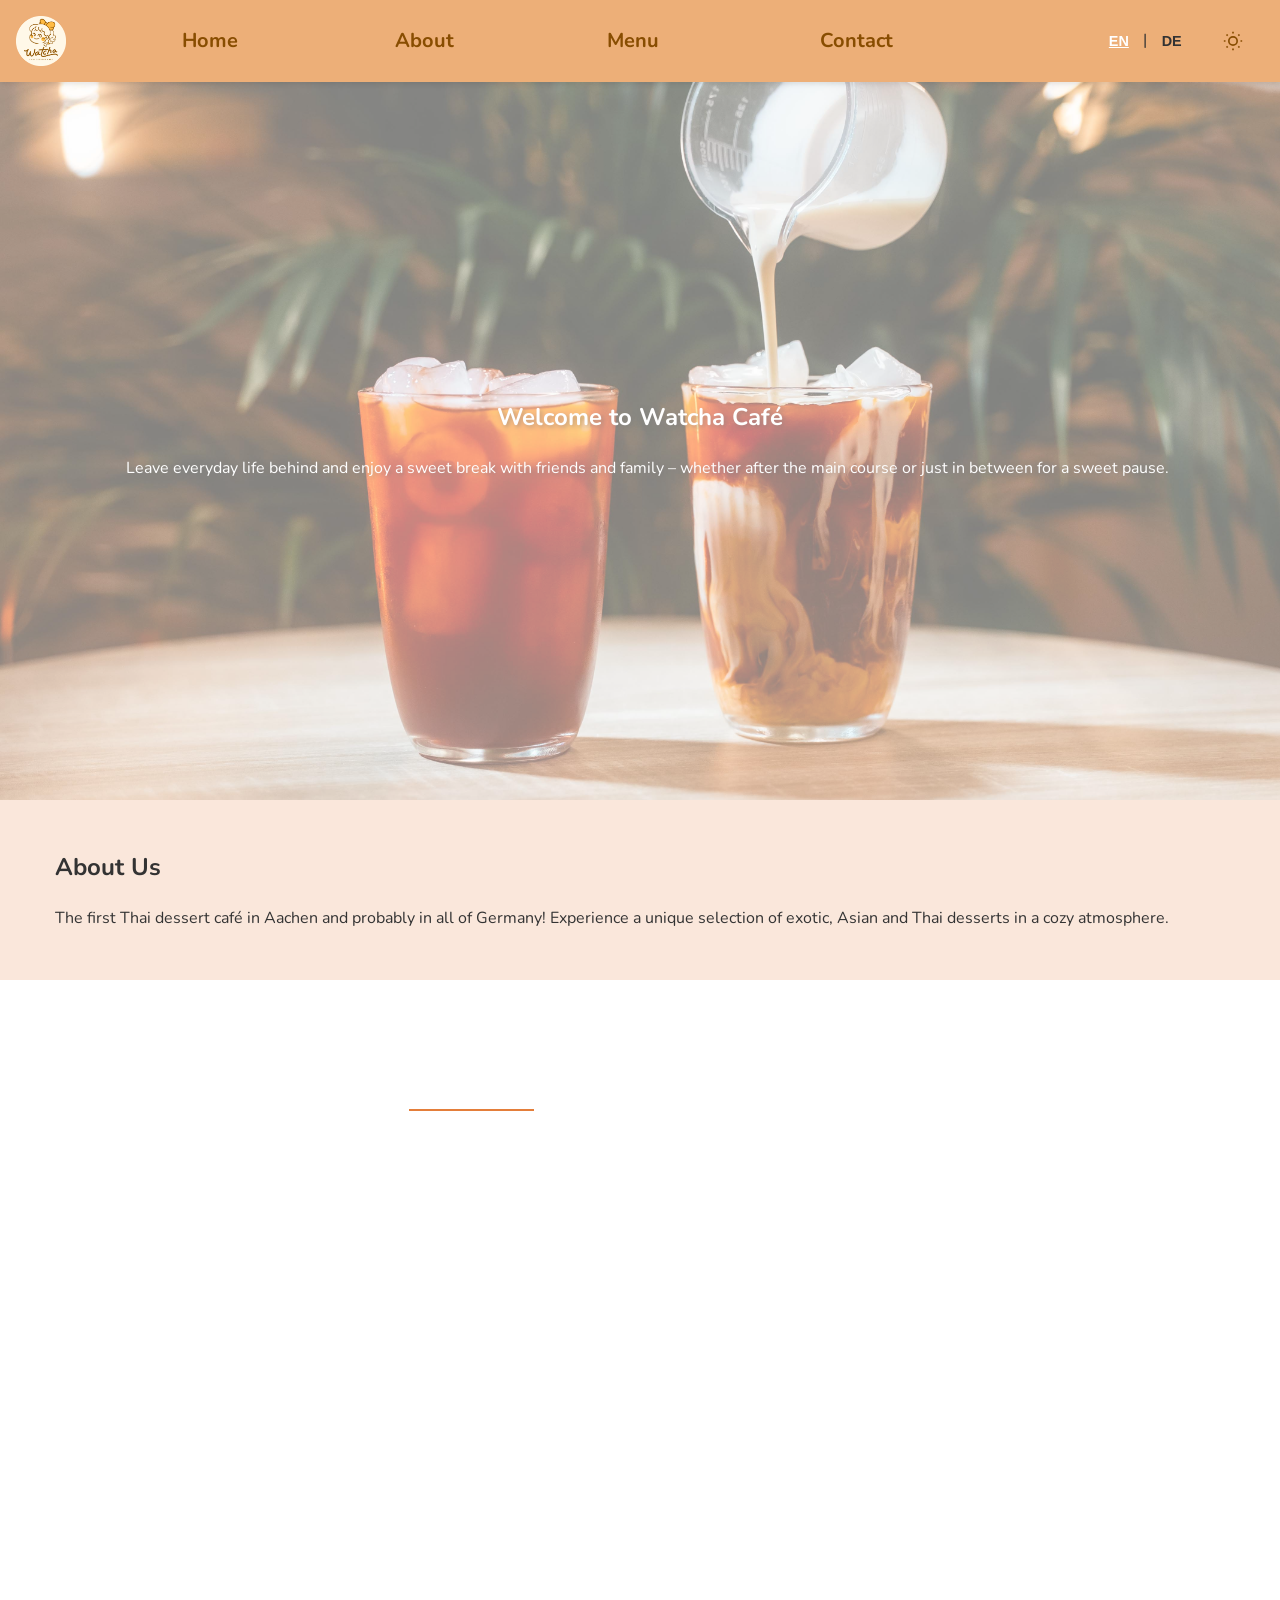
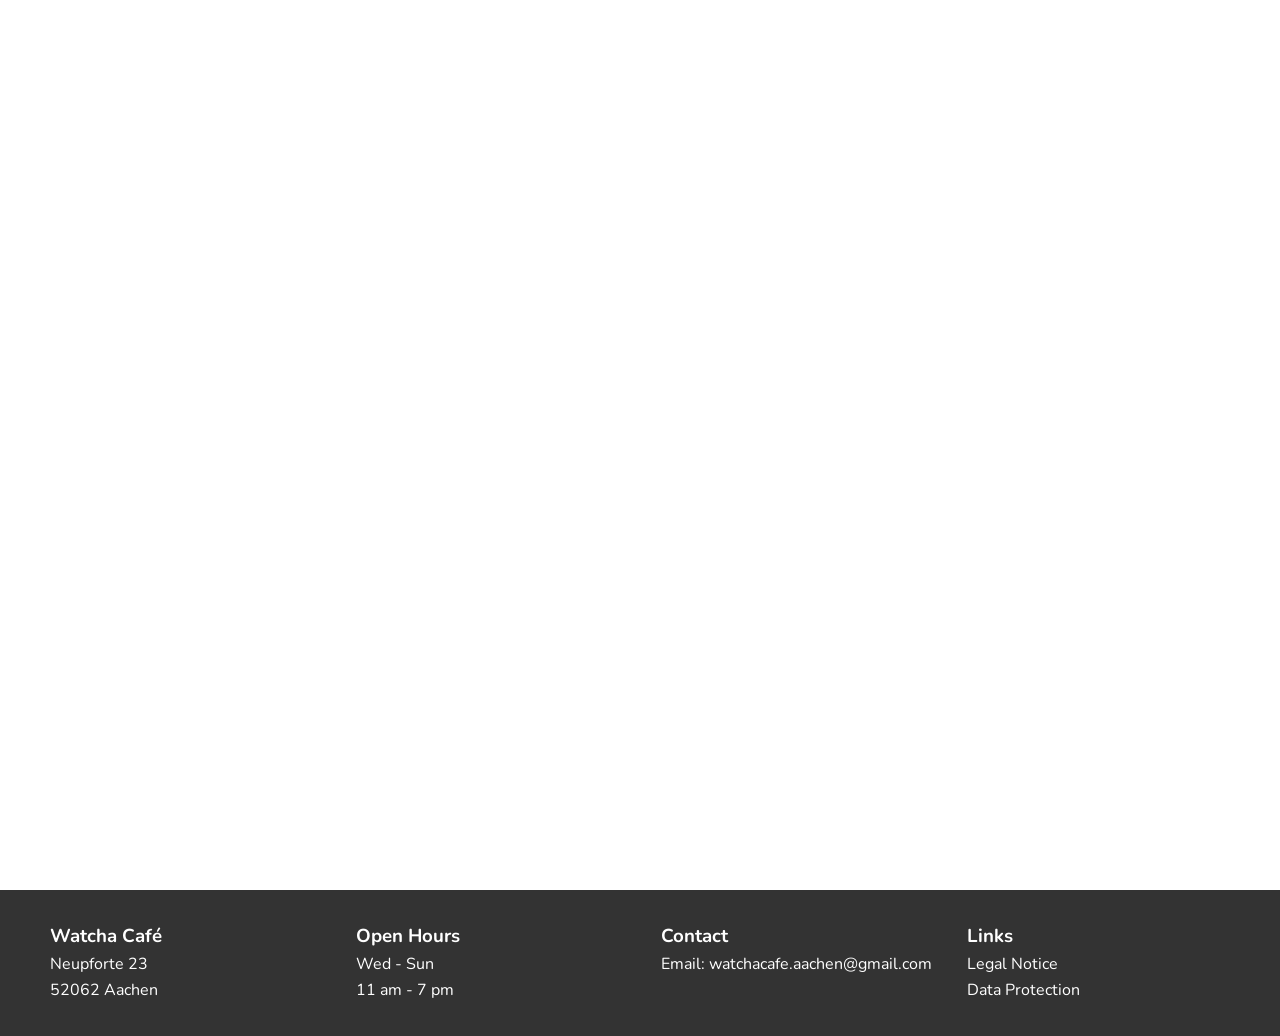
==== commit 93482586: "remove phone number" ====
--- a/index.html
+++ b/index.html
@@ -272,9 +272,6 @@
               <h2 data-translate="contact_title">Contact Us</h2>
               <p>Email: watchacafe.aachen@gmail.com</p>
               <p>
-                <span data-translate="contact_phone">Phone</span>: 0163 2936660
-              </p>
-              <p>
                 <span data-translate="contact_address">Address</span>: Neupforte
                 23, 52062 Aachen
               </p>
@@ -311,8 +308,6 @@
         <div class="footer_contact">
           <h3 data-translate="contact_title">Contact</h3>
           <p>
-            <span data-translate="contact_phone">Phone</span>: 0163 2936660
-            <br />
             Email: watchacafe.aachen@gmail.com
           </p>
         </div>
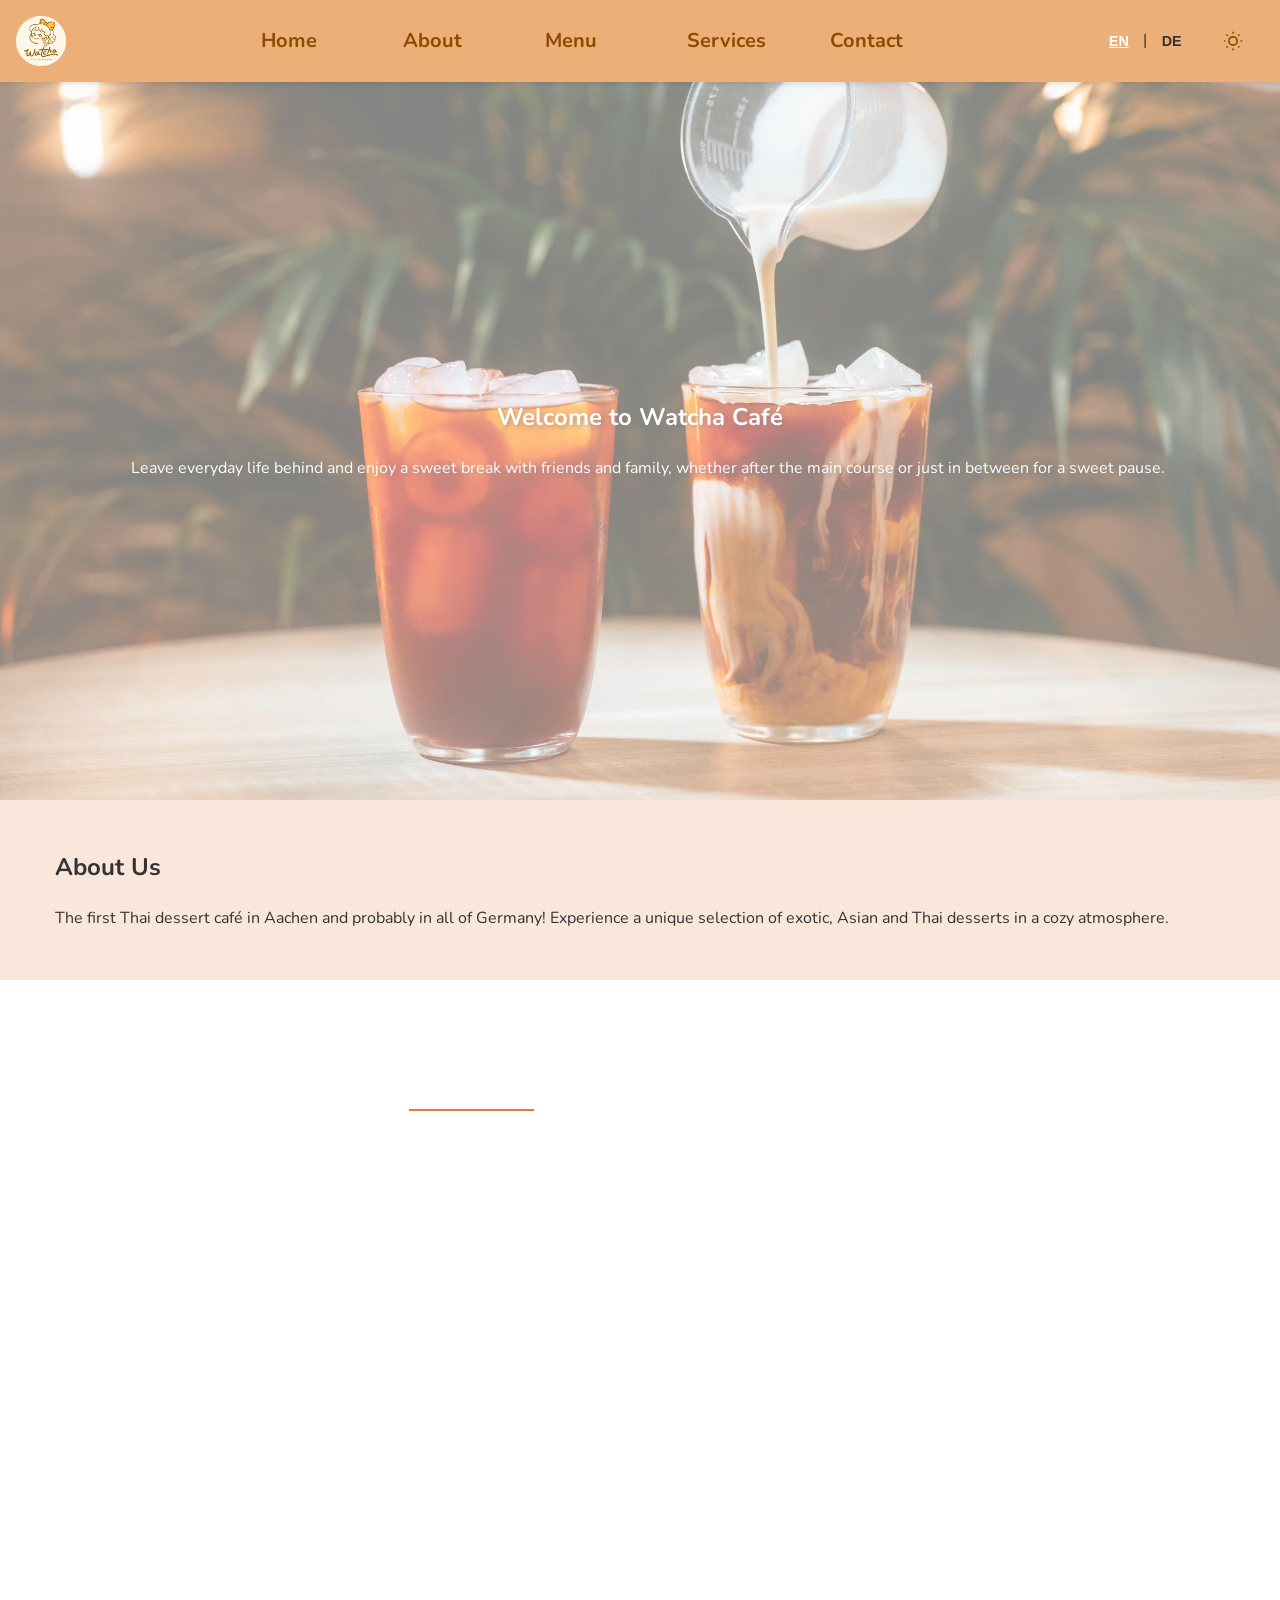
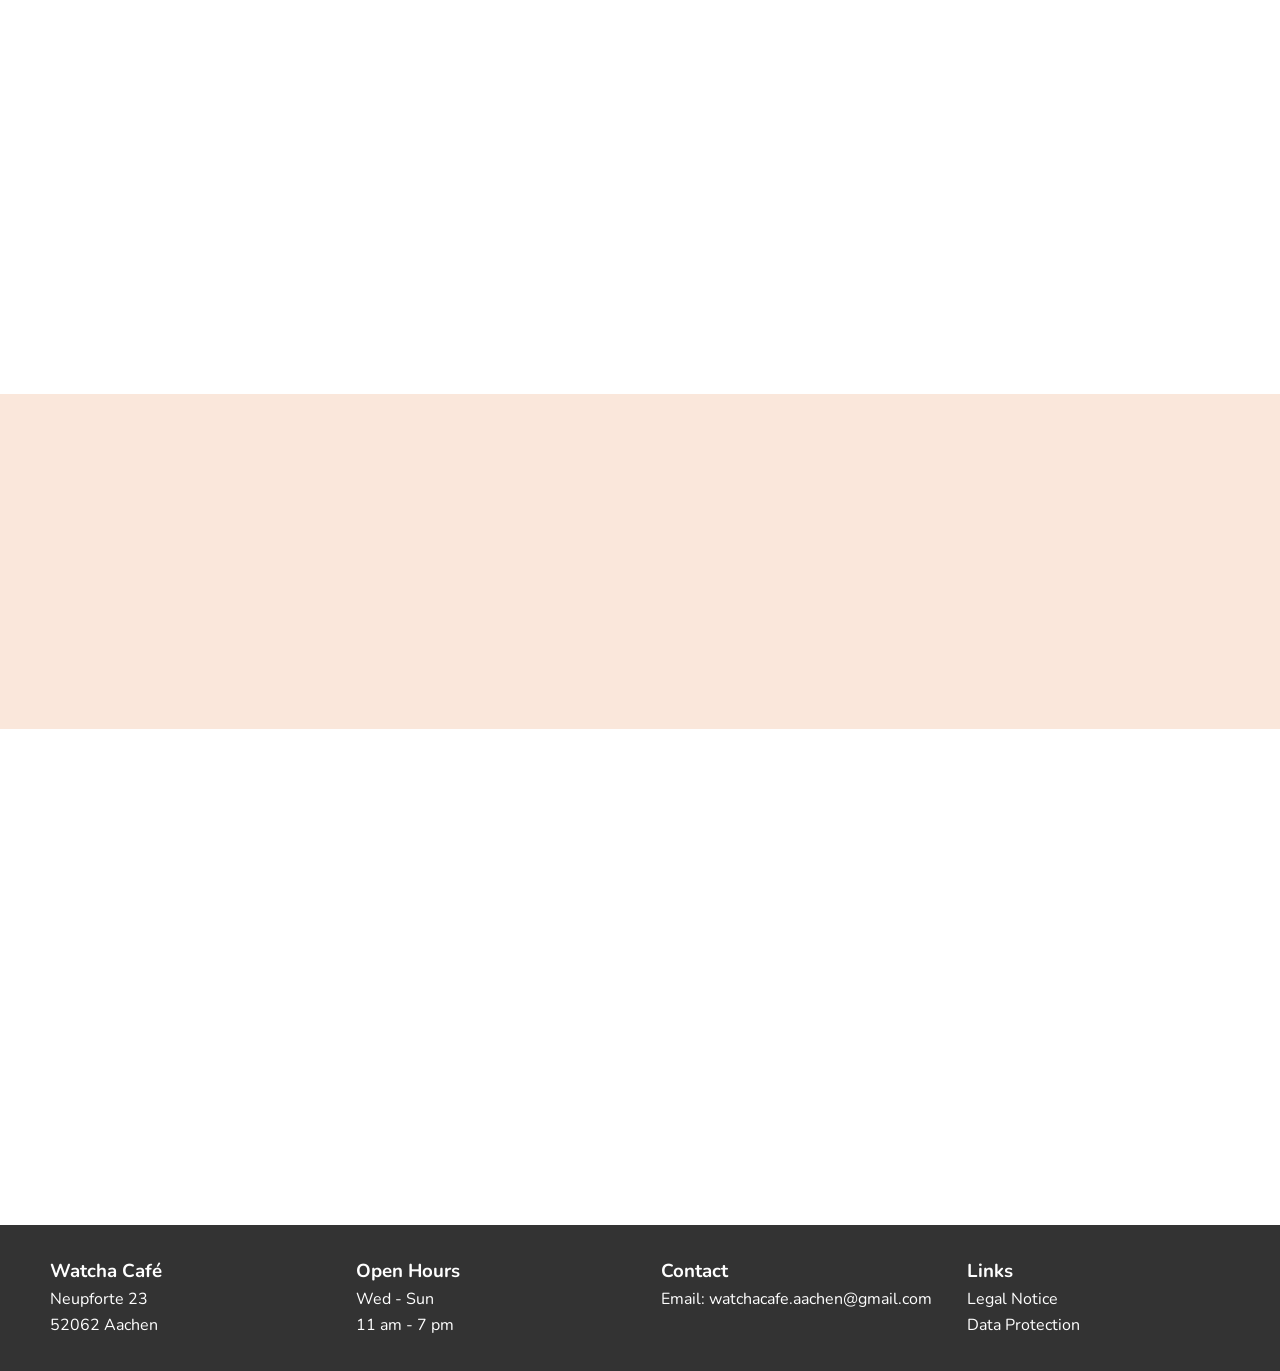
==== commit af6146e1: "add services section" ====
--- a/index.html
+++ b/index.html
@@ -32,6 +32,7 @@
           <a href="#home" data-translate="nav_home">Home</a>
           <a href="#about" data-translate="nav_about">About</a>
           <a href="#menu" data-translate="nav_menu">Menu</a>
+          <a href="#services" data-translate="nav_services">Services</a>
           <a href="#contact" data-translate="nav_contact">Contact</a>
         </div>
         <div class="controls-group">
@@ -265,6 +266,23 @@
         </div>
       </section>
 
+      <section id="services">
+        <div class="container fade-in">
+          <h2 data-translate="services_title">Services</h2>
+          <div class="services-content">
+            <div class="services-card">
+              <h3 data-translate="services_party_title">Private Party Bookings</h3>
+              <p data-translate="services_party_description">
+                Looking for a unique and cosy venue for your next celebration? Watcha Café warmly welcomes private parties and special gatherings. Whether it's a birthday, an anniversary, or a business party, we'd love to host you.
+              </p>
+              <p class="services-cta">
+                <span data-translate="services_party_cta">To make a booking enquiry, please reach out to us at</span> watchacafe.aachen@gmail.com
+              </p>
+            </div>
+          </div>
+        </div>
+      </section>
+
       <section id="contact" class="fade-in">
         <div class="container">
           <div class="contact-grid">
@@ -272,8 +290,17 @@
               <h2 data-translate="contact_title">Contact Us</h2>
               <p>Email: watchacafe.aachen@gmail.com</p>
               <p>
-                <span data-translate="contact_address">Address</span>: Neupforte
-                23, 52062 Aachen
+                <span data-translate="contact_address">Address</span>: Neupforte23, 52062 Aachen
+              </p>
+              <p class="contact-instagram">
+                <a href="https://www.instagram.com/watchaaachen" target="_blank" rel="noopener noreferrer" class="instagram-link">
+                  <svg xmlns="http://www.w3.org/2000/svg" width="18" height="18" viewBox="0 0 24 24" fill="none" stroke="currentColor" stroke-width="2" stroke-linecap="round" stroke-linejoin="round">
+                    <rect x="2" y="2" width="20" height="20" rx="5" ry="5"></rect>
+                    <path d="M16 11.37A4 4 0 1 1 12.63 8 4 4 0 0 1 16 11.37z"></path>
+                    <line x1="17.5" y1="6.5" x2="17.51" y2="6.5"></line>
+                  </svg>
+                  <span data-translate="contact_instagram">Follow us on Instagram</span>
+                </a>
               </p>
             </div>
             <div class="map-container">
--- a/css/header.css
+++ b/css/header.css
@@ -103,9 +103,11 @@
 /* for large screens */
 @media (min-width: 769px) {
   .nav-links {
-    position: absolute;
-    left: 13%;
-    gap: clamp(4rem, 8vw, 9rem);
+    position: static;
+    gap: clamp(0.5rem, 2.5vw, 3rem);
+    flex: 1;
+    justify-content: center;
+    margin: 0 1rem;
   }
 
   .nav-links a {
--- a/css/sections.css
+++ b/css/sections.css
@@ -50,9 +50,61 @@
   background: var(--section-alt-bg);
 }
 
+/* Services section */
+#services {
+  background: var(--section-alt-bg);
+}
+
+.services-content {
+  margin-top: 1.5rem;
+  padding: 0 1rem;
+}
+
+.services-card {
+  background: none;
+  border-radius: 12px;
+  padding: 0;
+}
+
+.services-icon {
+  font-size: 3rem;
+  margin-bottom: 1rem;
+}
+
+.services-card h3 {
+  font-size: 1.4rem;
+  font-weight: 700;
+  margin-bottom: 1rem;
+  color: var(--text-color);
+}
+
+.services-card p {
+  line-height: 1.8;
+  color: var(--text-color);
+  margin-bottom: 1.2rem;
+}
+
+.services-cta {
+  font-weight: 600;
+}
+
+.services-email {
+  display: inline-block;
+  margin-left: 0.3rem;
+  color: hsl(24, 76%, 46%);
+  text-decoration: none;
+  border-bottom: 1px solid transparent;
+  transition: border-color 0.2s ease, color 0.2s ease;
+}
+
+.services-email:hover {
+  color: hsl(24, 76%, 36%);
+  border-bottom-color: hsl(24, 76%, 36%);
+}
+
 /* Contact section */
 #contact {
-  background: var(--section-alt-bg);
+  background: var(--background-color);
 }
 
 .contact-grid {
@@ -64,6 +116,28 @@
 
 .contact-info p {
   margin-top: 20px;
+}
+
+.contact-instagram {
+  margin-top: 1rem;
+}
+
+.instagram-link {
+  display: inline-flex;
+  align-items: center;
+  gap: 0.5rem;
+  text-decoration: none;
+  color: var(--text-color);
+  font-weight: 600;
+  transition: color 0.2s ease;
+}
+
+.instagram-link:hover {
+  color: #c2185b;
+}
+
+.instagram-link svg {
+  flex-shrink: 0;
 }
 
 .map-container {
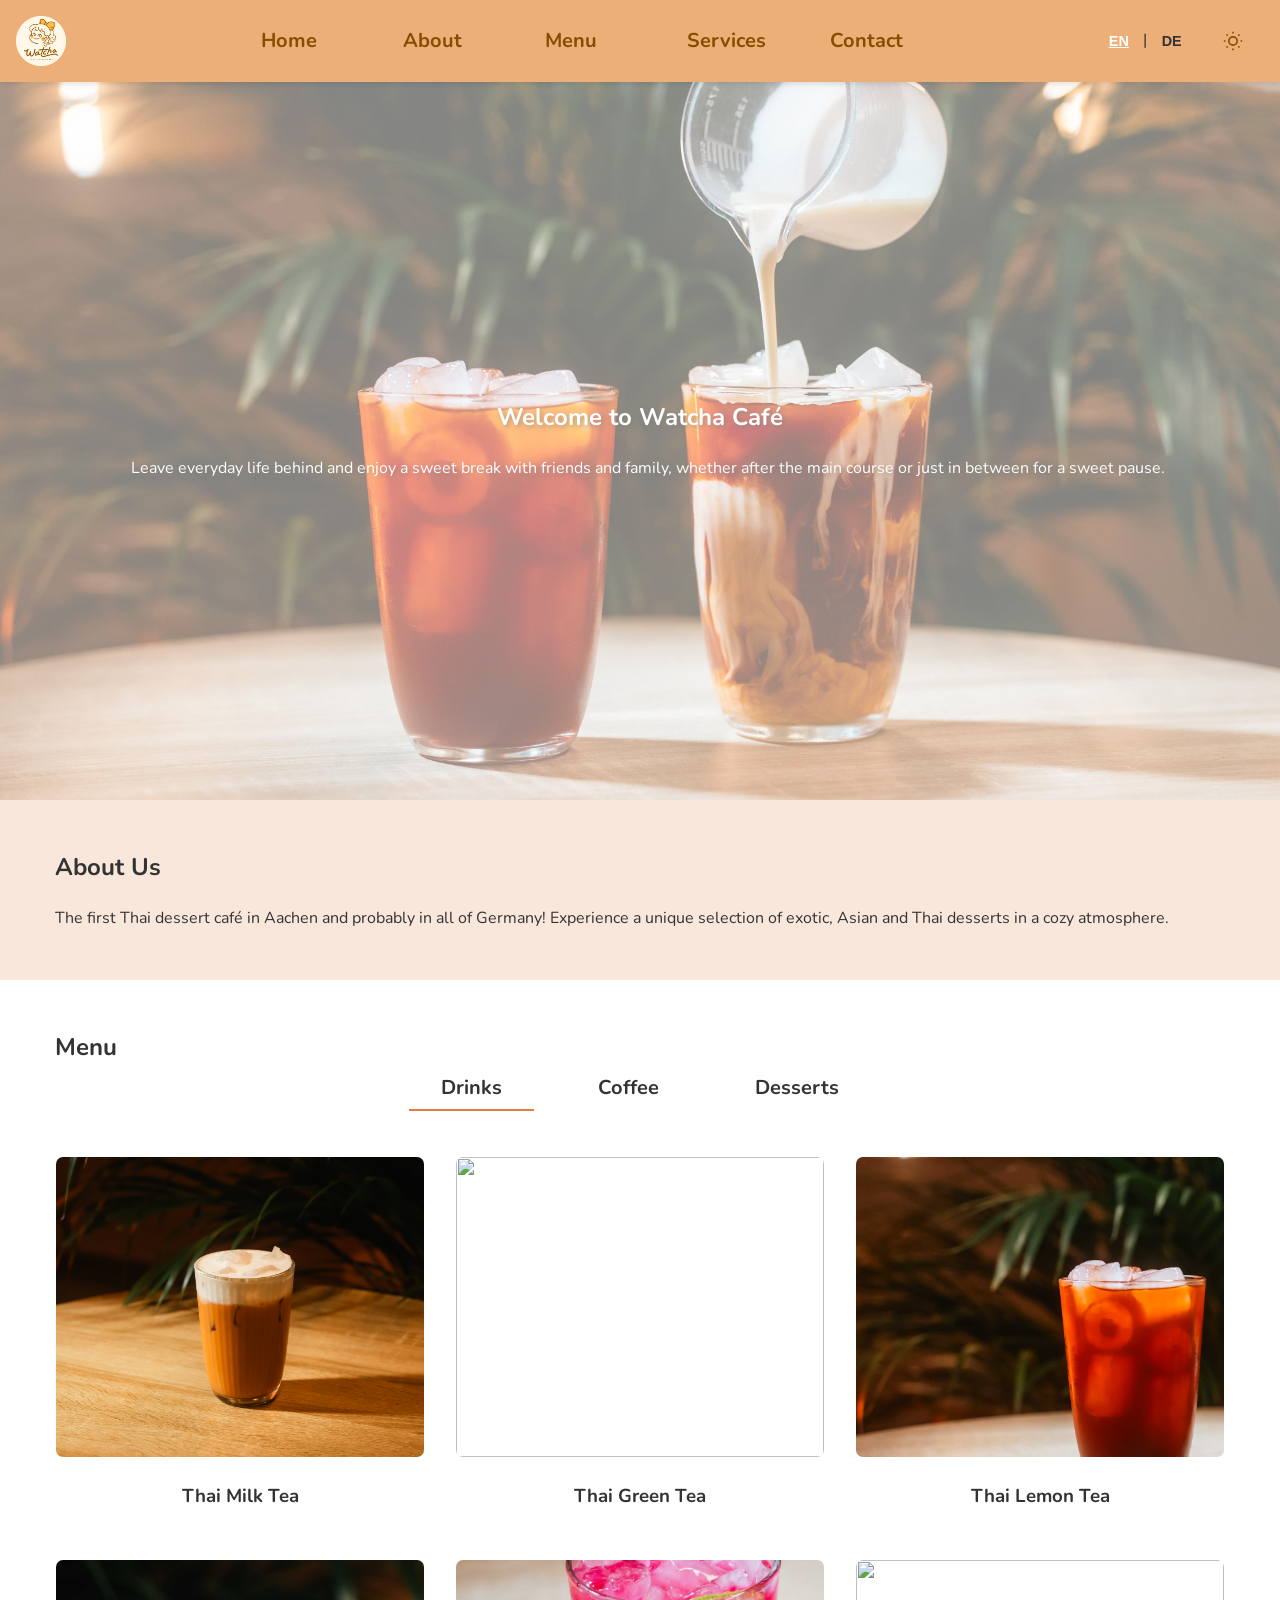
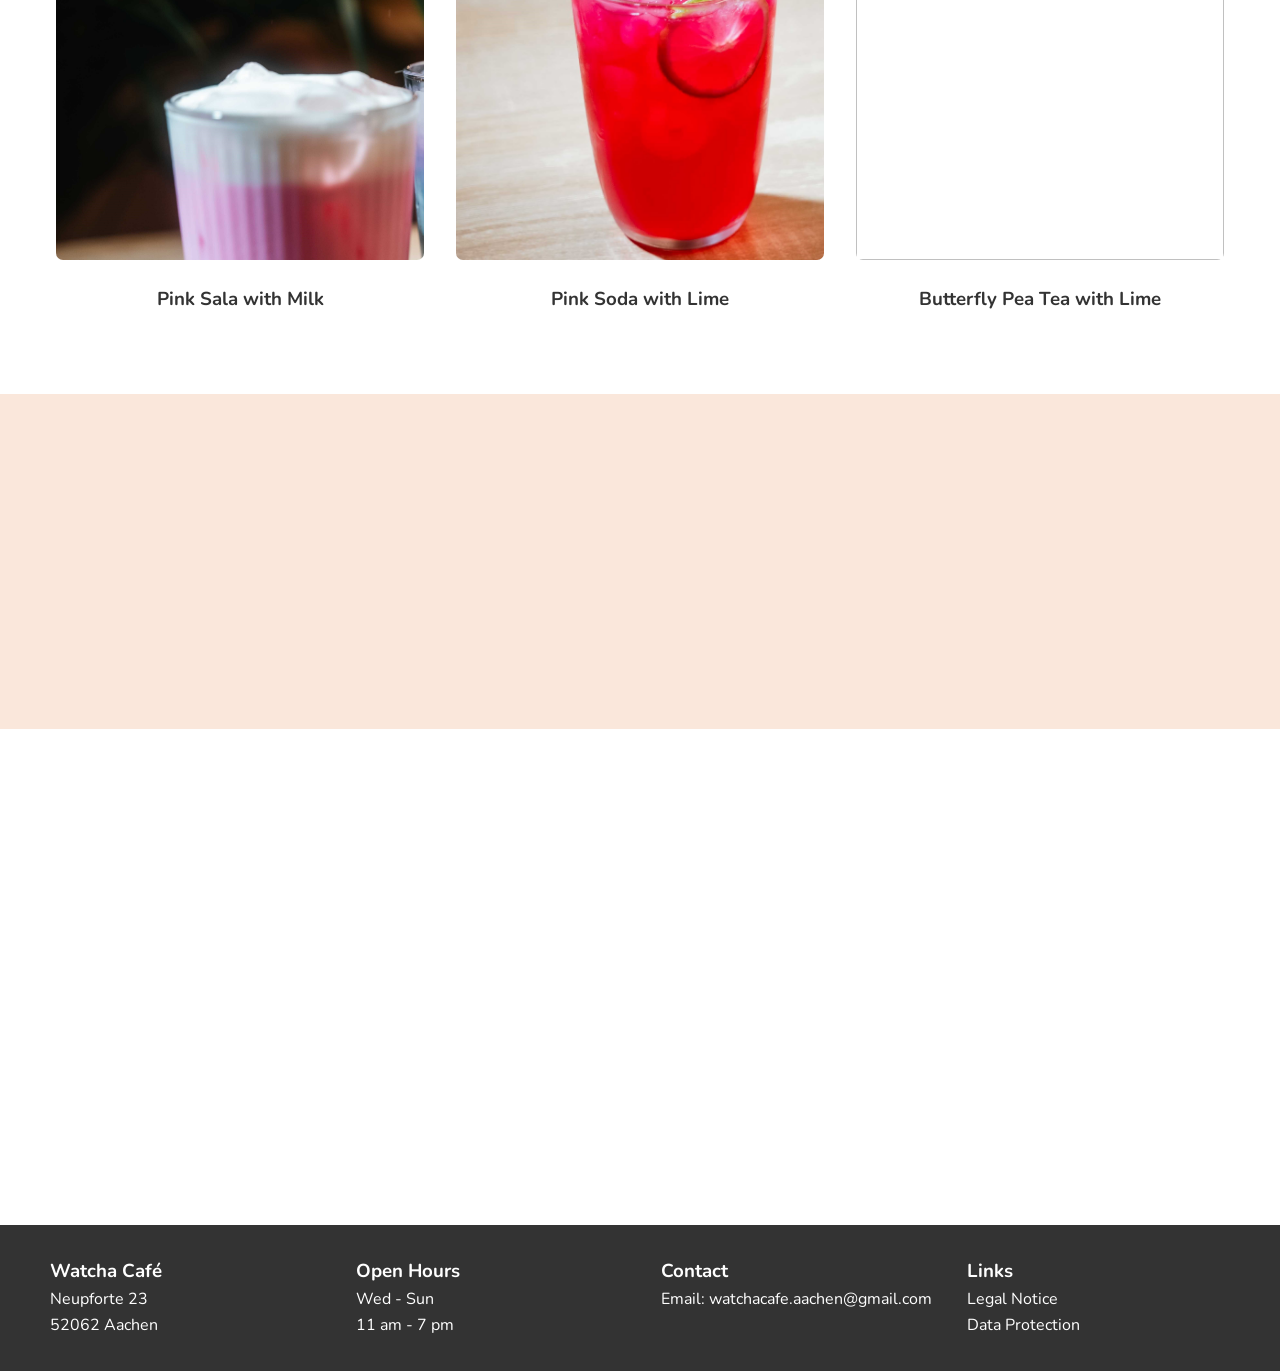
==== commit 2d39038e: "modify menu pictures" ====
--- a/index.html
+++ b/index.html
@@ -119,13 +119,13 @@
           <!-- Drink Items -->
           <div class="menu-grid active" id="drinks-menu">
             <div class="menu-item fade-in">
-              <img src="/images/thai_tea_milk.jpg" />
+              <img src="/images/thai_milk_tea.jpg" />
               <div class="menu-item-content">
                 <h3 data-translate="menu_drink_thai_milk_tea">Thai Milk Tea</h3>
               </div>
             </div>
             <div class="menu-item fade-in">
-              <img src="/images/green_tea.jpg" />
+              <img src="/images/thai_green_tea.jpg" />
               <div class="menu-item-content">
                 <h3 data-translate="menu_drink_thai_green_tea">
                   Thai Green Tea
@@ -157,7 +157,7 @@
               </div>
             </div>
             <div class="menu-item fade-in">
-              <img src="/images/butterfly_tea.jpg" />
+              <img src="/images/butterfly_pea.jpg" />
               <div class="menu-item-content">
                 <h3 data-translate="menu_drink_butterfly_pea_tea">
                   Butterfly Pea Tea With Lime
@@ -175,29 +175,29 @@
               </div>
             </div> -->
             <div class="menu-item fade-in">
-              <img src="/images/Iced_latte.jpg" />
+              <img src="/images/iced_latte.jpg" />
               <div class="menu-item-content">
                 <h3 data-translate="menu_coffee_iced_latte">Iced Latte</h3>
               </div>
             </div>
             <div class="menu-item fade-in">
-              <img src="/images/Iced_americano.jpg" />
+              <img src="/images/iced_americano.jpg" />
               <div class="menu-item-content">
                 <h3 data-translate="menu_coffee_iced_americano">Iced Americano</h3>
               </div>
             </div>
             <div class="menu-item fade-in">
-              <img src="/images/Espresso Orangina.jpg" />
+              <img src="/images/espresso_orangina.jpg" />
               <div class="menu-item-content">
                 <h3 data-translate="menu_coffee_espresso_orangina">Espresso Orangina</h3>
               </div>
             </div>
-            <!-- <div class="menu-item fade-in">
-              <img src="/images/dirty.png" />
-              <div class="menu-item-content">
-                <h3 data-translate="menu_coffee_pandan_dirty">Pandan Dirty Coffee</h3>
-              </div>
-            </div> -->
+            <div class="menu-item fade-in">
+              <img src="/images/dirty.jpg" />
+              <div class="menu-item-content">
+                <h3 data-translate="menu_coffee_dirty">Dirty Coffee</h3>
+              </div>
+            </div>
             <div class="menu-item fade-in">
               <img src="/images/Latte.jpg" />
               <div class="menu-item-content">
@@ -260,6 +260,12 @@
               <img src="/images/Toast_caramel.jpg" />
               <div class="menu-item-content">
                 <h3 data-translate="menu_dessert_toast_caramel">Shokupan with Caramel</h3>
+              </div>
+            </div>
+            <div class="menu-item fade-in">
+              <img src="/images/steamed_toast_kaya.jpg" />
+              <div class="menu-item-content">
+                <h3 data-translate="menu_dessert_steamed_toast_kaya">Steamed Shokupan with Kaya</h3>
               </div>
             </div>
           </div>
